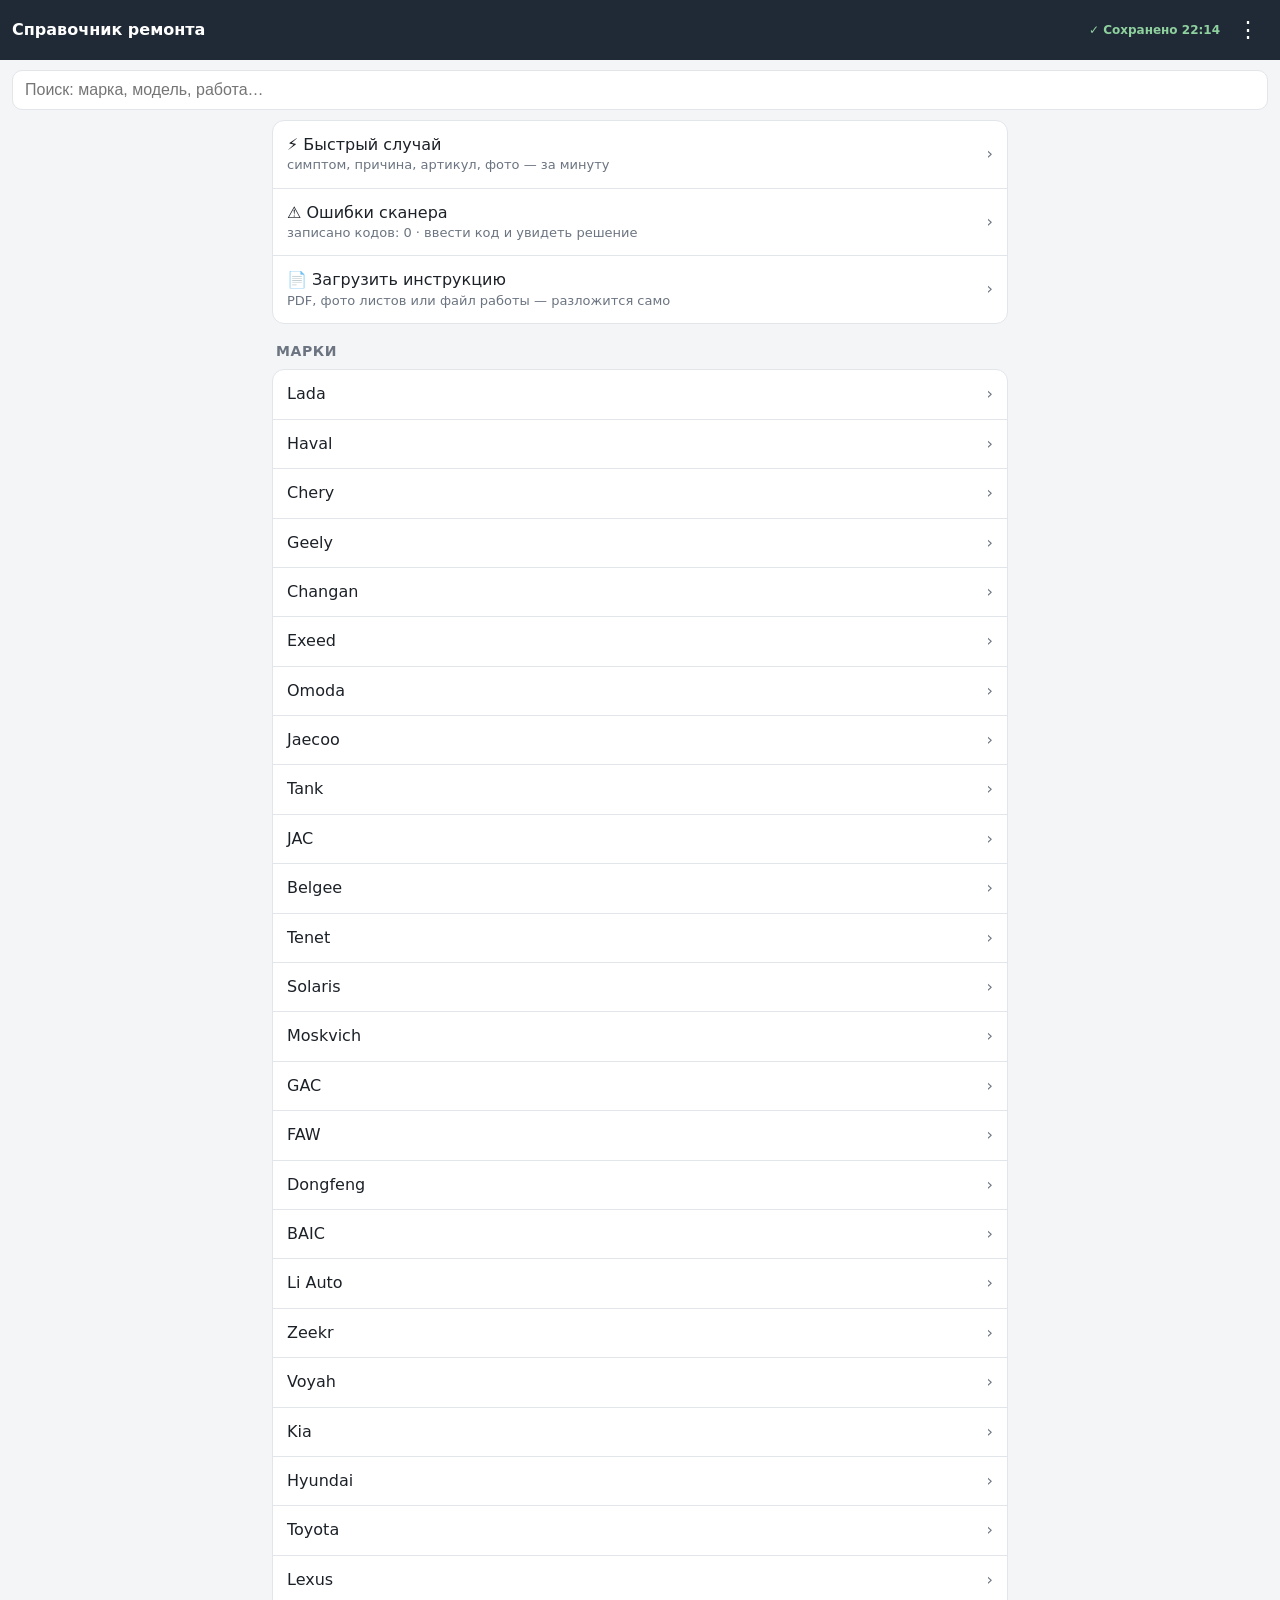
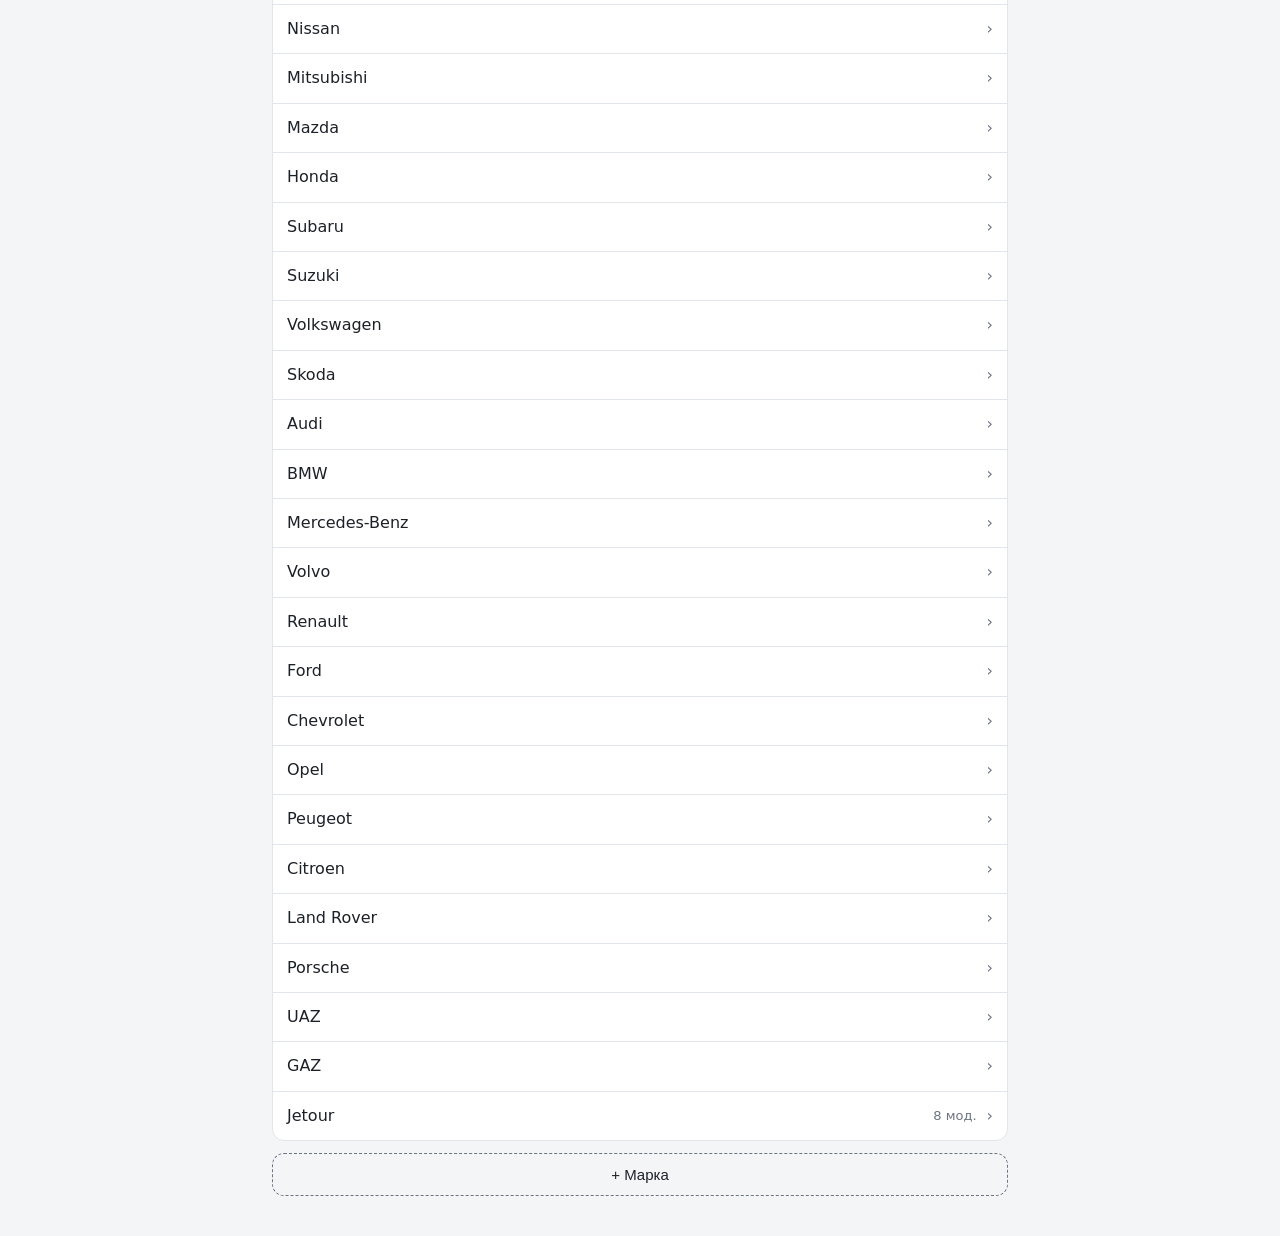
==== index.html @ 00aea9e1 "0.15.0: общие коды OBD-II на русском с порядком проверки Co-Authored-By: Claude Opus 5.5 <noreply@an" ====
<!doctype html>
<html lang="ru">
<head>
<meta charset="utf-8">
<meta name="robots" content="noindex, nofollow, noarchive">
<meta name="viewport" content="width=device-width, initial-scale=1, viewport-fit=cover">
<meta name="theme-color" content="#1f2a36">
<title>Справочник ремонта</title>
<link rel="manifest" href="manifest.json">
<link rel="icon" href="icon.svg">
<link rel="apple-touch-icon" href="icon-180.png">
<meta name="apple-mobile-web-app-capable" content="yes">
<meta name="apple-mobile-web-app-title" content="Ремонт">
<link rel="stylesheet" href="style.css">
</head>
<body>
<header class="top">
  <button id="btnBack" class="icon" aria-label="Назад" hidden>&#8592;</button>
  <button id="btnHome" class="icon" aria-label="На главную" title="На главную" hidden>&#8962;</button>
  <div class="crumbs" id="crumbs">Справочник ремонта</div>
  <span id="saveState" class="sv"></span>
  <button id="btnMenu" class="icon" aria-label="Меню">&#8942;</button>
</header>
<div class="search"><input id="q" type="search" placeholder="Поиск: марка, модель, работа…" autocomplete="off"></div>
<main id="view"></main>

<div id="menu" class="sheet" hidden>
  <button data-act="codes">Ошибки сканера</button>
  <button data-act="importw">Загрузить инструкцию (PDF, фото)</button>
  <button data-act="edit">Режим правки (переименовать / удалить)</button>
  <button data-act="export">Сохранить резервную копию</button>
  <button data-act="import">Загрузить резервную копию</button>
  <button data-act="reset">Сбросить к исходной базе</button>
  <button data-act="memory">Память (фото)</button>
  <button data-act="about">О программе</button>
  <button data-act="close" class="muted">Закрыть</button>
</div>
<input id="file" type="file" accept=".json,application/json" hidden>
<input id="photoIn" type="file" accept="image/*" multiple hidden>
<div id="toast" hidden></div>

<script src="data/base.js"></script>
<script src="photos.js"></script>
<script src="data/obd.js"></script>
<script src="obdcodes.js"></script>
<script src="errors.js"></script>
<script src="import.js"></script>
<script src="data/docs.js"></script>
<script src="docs.js"></script>
<script src="docadd.js"></script>
<script src="data/to.js" onerror="0"></script>
<script src="to.js"></script>
<script src="backup.js"></script>
<script src="case.js"></script>
<script src="app.js"></script>
</body>
</html>
---- style.css ----
:root{--bg:#f4f5f7;--card:#fff;--fg:#1c2128;--muted:#6b7480;--line:#e2e5e9;--acc:#d9622b;--top:#1f2a36}
@media (prefers-color-scheme:dark){:root{--bg:#12161b;--card:#1b2128;--fg:#e8ebee;--muted:#8b949e;--line:#2a323b;--top:#0d1116}}
*{box-sizing:border-box}
body{margin:0;background:var(--bg);color:var(--fg);font:16px/1.4 system-ui,-apple-system,"Segoe UI",Roboto,sans-serif}
.top{position:sticky;top:0;z-index:5;display:flex;align-items:center;gap:8px;padding:10px 12px;background:var(--top);color:#fff}
.crumbs{flex:1;font-weight:600;white-space:nowrap;overflow:hidden;text-overflow:ellipsis}
.icon{background:none;border:0;color:#fff;font-size:22px;width:40px;height:40px;border-radius:8px}
.icon:active{background:#ffffff22}
.search{padding:10px 12px;background:var(--bg);position:sticky;top:60px;z-index:4}
.search input{width:100%;padding:10px 12px;border:1px solid var(--line);border-radius:10px;background:var(--card);color:var(--fg);font-size:16px}
main{padding:0 12px 40px;max-width:760px;margin:0 auto}
.list{background:var(--card);border-radius:12px;overflow:hidden;border:1px solid var(--line)}
.row{display:flex;align-items:center;gap:10px;padding:13px 14px;border-bottom:1px solid var(--line);cursor:pointer}
.row:last-child{border-bottom:0}
.row:active{background:var(--line)}
.row .t{flex:1}
.row .s{color:var(--muted);font-size:13px}
.row .n{color:var(--muted);font-size:13px;min-width:24px;text-align:right}
.row .ch{color:var(--muted)}
h2{font-size:14px;color:var(--muted);text-transform:uppercase;letter-spacing:.04em;margin:18px 4px 8px}
.card{background:var(--card);border:1px solid var(--line);border-radius:12px;padding:16px}
.card h1{font-size:20px;margin:0 0 12px}
.kv{display:grid;grid-template-columns:auto 1fr;gap:6px 14px}
.kv dt{color:var(--muted)}.kv dd{margin:0}
.empty{color:var(--muted);text-align:center;padding:30px}
.sheet{position:fixed;inset:auto 0 0 0;z-index:10;background:var(--card);border-top:1px solid var(--line);border-radius:16px 16px 0 0;padding:8px;box-shadow:0 -8px 30px #0004;max-width:760px;margin:0 auto}
.sheet button{display:block;width:100%;text-align:left;padding:14px;border:0;background:none;color:var(--fg);font-size:16px;border-radius:10px}
.sheet button:active{background:var(--line)}
.sheet .muted{color:var(--muted)}
#toast{position:fixed;left:50%;bottom:24px;transform:translateX(-50%);background:#000c;color:#fff;padding:10px 16px;border-radius:10px;z-index:20;max-width:90vw}
.adds{display:flex;flex-wrap:wrap;gap:8px;margin-top:12px}
.add{flex:1;min-width:140px;padding:12px;border:1px dashed var(--muted);border-radius:12px;background:none;color:var(--fg);font-size:15px}
.mini{width:34px;height:34px;border:1px solid var(--line);border-radius:8px;background:var(--bg);color:var(--fg);font-size:15px}
.mini.del,.danger{color:#d23b3b}
.btns{display:flex;flex-wrap:wrap;gap:8px;margin-top:16px}
.btns button{flex:1;min-width:120px;padding:12px;border:1px solid var(--line);border-radius:10px;background:var(--bg);color:var(--fg);font-size:15px}
.btns .pri{background:var(--acc);border-color:var(--acc);color:#fff}
.modal{position:fixed;inset:0;z-index:30;background:#0008;display:flex;align-items:flex-end;justify-content:center}
.modal .box{background:var(--card);width:100%;max-width:560px;max-height:90vh;overflow:auto;border-radius:16px 16px 0 0;padding:18px 16px calc(18px + env(safe-area-inset-bottom,0px))}
@media (min-width:600px){.modal{align-items:center}.modal .box{border-radius:16px}}
.modal h3{margin:0 0 10px}.modal p{margin:0}
.modal label{display:block;color:var(--muted);font-size:13px;margin:12px 0 4px}
.modal input,.modal textarea{width:100%;padding:10px 12px;border:1px solid var(--line);border-radius:10px;background:var(--bg);color:var(--fg);font:inherit;font-size:16px}
.modal .btns{flex-direction:column}
mark{background:#ffd54a66;color:inherit}
.btns .danger{color:#d23b3b}
.meta{color:var(--muted);font-size:14px;margin:4px 0}
.note{background:var(--bg);border-radius:8px;padding:8px 10px;margin:8px 0;font-size:14px}
.sec{display:flex;align-items:center;justify-content:space-between;margin-top:14px}
.sec h2{margin:8px 0}
.muted{color:var(--muted);font-size:14px}
.instr{white-space:normal;line-height:1.5}
.step{display:flex;align-items:center;gap:6px;border-bottom:1px solid var(--line);padding:4px 0}
.step label{flex:1;display:flex;align-items:center;gap:10px;padding:8px 0;min-width:0}
.step input{width:22px;height:22px;flex:none;accent-color:var(--acc)}
.step.sub{padding-left:30px}
.step.done span{text-decoration:line-through;color:var(--muted)}
.params{display:flex;flex-direction:column;gap:6px}
.prm{display:flex;align-items:center;gap:8px;padding:8px 10px;border:1px solid var(--line);border-radius:10px;border-left-width:4px}
.prm .pn{flex:1;min-width:0}
.prm input{width:96px;padding:8px;border:1px solid var(--line);border-radius:8px;background:var(--bg);color:var(--fg);font-size:16px;text-align:right}
.prm.ok{border-left-color:#2e9d5b}.prm.bad{border-left-color:#d23b3b}.prm.bad input{color:#d23b3b;font-weight:600}
.card .add{width:100%;margin-top:8px}
.hsb{margin:8px 12px;padding:12px;border-radius:12px;background:#fff3cd;color:#5c4400;font-size:14px;max-width:736px}
@media (min-width:760px){.hsb{margin:8px auto}}
.hsb button{display:block;margin-top:8px;padding:8px 14px;border:0;border-radius:8px;background:#5c4400;color:#fff}
.gallery{display:grid;grid-template-columns:repeat(auto-fill,minmax(96px,1fr));gap:6px}
.th{position:relative;padding:0;border:1px solid var(--line);border-radius:10px;overflow:hidden;aspect-ratio:1;background:var(--bg)}
.th img{width:100%;height:100%;object-fit:cover;display:block}
.th i{position:absolute;top:4px;left:4px;font-style:normal}
.th span{position:absolute;right:4px;bottom:4px;font-size:11px;background:#000a;color:#fff;padding:1px 5px;border-radius:6px}
.pv{width:100%;max-height:40vh;object-fit:contain;border-radius:10px;background:#000}
.hint{margin:10px 0;padding:10px;border-radius:10px;background:var(--bg);font-size:14px}
.kinds{display:flex;flex-direction:column;gap:6px}
.kinds button{text-align:left;padding:10px 12px;border:2px solid var(--line);border-radius:10px;background:var(--card);color:var(--fg)}
.kinds button span{display:block;color:var(--muted);font-size:13px}
.kinds button.sel{border-color:var(--acc)}
.modal label.star{display:flex;align-items:center;gap:8px;color:var(--fg);font-size:15px}
.modal label.star input{width:22px;height:22px}
.viewer{position:fixed;inset:0;z-index:40;background:#000;color:#fff;display:flex;flex-direction:column}
.vbar{display:flex;align-items:center;gap:10px;padding:calc(8px + env(safe-area-inset-top,0px)) 10px 8px;font-size:13px}
.vbar button,.vbtns button{background:#ffffff1f;color:#fff;border:0;border-radius:8px;padding:10px 12px;font-size:15px}
.vimg{flex:1;overflow:auto;display:flex;align-items:center;justify-content:center;touch-action:pan-x pan-y}
.vimg img{max-width:100%;max-height:100%;object-fit:contain}
.vimg.full,.vimg.zoomed{display:block}
.vimg.full img{max-width:none;max-height:none}
.vimg.zoomed img{max-width:none;max-height:none}
.vcap{padding:6px 12px;font-size:14px}
.vbtns{display:flex;flex-wrap:wrap;gap:6px;padding:8px 10px calc(8px + env(safe-area-inset-bottom,0px))}
.vbtns .danger{color:#ff7b7b}
.memlist{display:flex;flex-direction:column;gap:6px;max-height:40vh;overflow:auto}
.memrow{display:flex;gap:10px;align-items:center}
.memrow img{width:48px;height:48px;object-fit:cover;border-radius:6px}
.memrow .s{color:var(--muted);font-size:13px}

/* 0.5.0: метка сохранения, «Продолжить» */
.sv{font-size:12px;white-space:nowrap;color:#9aa5b1}
.sv.ok{color:#8fd19e}.sv.busy{color:#ffd27a}.sv.err{color:#ff8a80;font-weight:600}
@media (max-width:480px){.sv .w{display:none}}
.cont .row{border-left:4px solid var(--acc)}

/* 0.6.0: ошибки сканера */
.codein{display:flex;gap:8px;margin-bottom:10px}
.codein input{flex:1;min-width:0;padding:12px;border:1px solid var(--line);border-radius:10px;background:var(--card);color:var(--fg);font-size:18px;text-transform:uppercase}
.codein button{padding:0 16px;border-radius:10px;border:1px solid var(--acc);background:var(--acc);color:#fff;font-size:15px}
.sol{border:1px solid var(--line);border-radius:10px;padding:10px;margin:8px 0}
.sol.mine{border-left:4px solid var(--acc)}
.sol .st{white-space:normal}
.sol .meta{display:flex;flex-wrap:wrap;align-items:center;gap:6px}
.okb{border:0;background:none;padding:2px 4px;font-size:14px;color:var(--fg)}
.ok{color:#2e9e4f;font-weight:600}.bad{color:#d33;font-weight:600}
.chips{display:flex;flex-wrap:wrap;gap:6px;align-items:center;margin:6px 0}
.chip{padding:8px 12px;border:1px solid var(--line);border-radius:16px;background:var(--bg);color:var(--fg);font-size:14px}
.chip.add{border-style:dashed}

/* 0.7.0: загрузка инструкций, фото у пунктов */
.sth{flex:none;width:52px;height:40px;padding:0;border:1px solid var(--line);border-radius:6px;overflow:hidden;background:var(--bg)}
.sth img{width:100%;height:100%;object-fit:cover;display:block}
.step label{flex:1}
.dstep{display:flex;gap:8px;border-bottom:1px solid var(--line);padding:8px 0;align-items:flex-start}
.dimg{flex:none;width:92px;height:92px;display:flex;align-items:center;justify-content:center;overflow:hidden;border-radius:8px;background:var(--bg)}
.dimg img{max-width:92px;max-height:92px;transition:transform .2s}
.dtx{flex:1;min-width:0}
.dtx textarea{width:100%;font:inherit;font-size:15px;padding:6px 8px;border:1px solid var(--line);border-radius:8px;background:var(--bg);color:var(--fg)}
.dbt{display:flex;gap:6px;margin-top:4px}
.modal.busy .box{text-align:center;padding:30px 16px}

/* 0.10.0: база кодов из мануалов Jetour (из версии другого чата) */
.tag{display:inline-block;font-size:12px;padding:2px 8px;border-radius:10px;background:var(--bg);border:1px solid var(--line)}
.errg{margin-top:10px}.errg h3{margin:6px 0;font-size:17px}.errg.dim{opacity:.55}
.vars{font-size:14px;display:flex;flex-direction:column;gap:3px;margin:6px 0}
.snip{white-space:pre-wrap;font-size:14px;line-height:1.45;background:var(--bg);border-radius:8px;padding:10px;margin-top:6px;overflow-wrap:anywhere}
details summary{cursor:pointer;color:var(--acc);font-size:14px;padding:6px 0}
.refs{font-size:14px;display:flex;flex-direction:column;gap:6px;margin-top:8px;overflow-wrap:anywhere}
.lnk{border:0;background:none;padding:0;color:var(--acc);font:inherit;text-align:left;text-decoration:underline;cursor:pointer}

/* ТО и жидкости (0.11.0) */
.toc{margin:10px 0}
.toc h3{margin:0 0 4px;font-size:17px}
.tot{width:100%;border-collapse:collapse;margin-top:8px;font-size:15px}
.tot td{padding:7px 4px;border-top:1px solid var(--line);vertical-align:top}
.tot td:first-child{color:var(--muted);width:45%}
.tosrc{font-size:13px;color:var(--acc);text-decoration:none}
.torev{max-height:55vh;overflow:auto;margin-top:8px}
.torev h4{margin:12px 0 4px;color:var(--acc)}
.tori{display:flex;gap:8px;align-items:flex-start;padding:6px 0;border-top:1px solid var(--line)}
.tori>input{margin-top:10px;width:20px;height:20px;flex:none}
.tori>div{flex:1;min-width:0}
.tori .tl,.tori .tv{width:100%;margin:2px 0}
.tori .tv{font-weight:600}
.tori .s{color:var(--muted);font-size:12px;cursor:pointer}
.tori .ctx{cursor:default;background:var(--bg);padding:4px;border-radius:6px}

/* напоминание о копии (0.13.0) */
.bkwarn .row{background:#fff4d6}
@media (prefers-color-scheme:dark){.bkwarn .row{background:#3a3016}}

/* общие коды OBD-II (0.15.0) */
.card.obd{margin-top:10px}
.card.obd ol{margin:6px 0 8px;padding-left:20px}
.card.obd li{margin:4px 0}
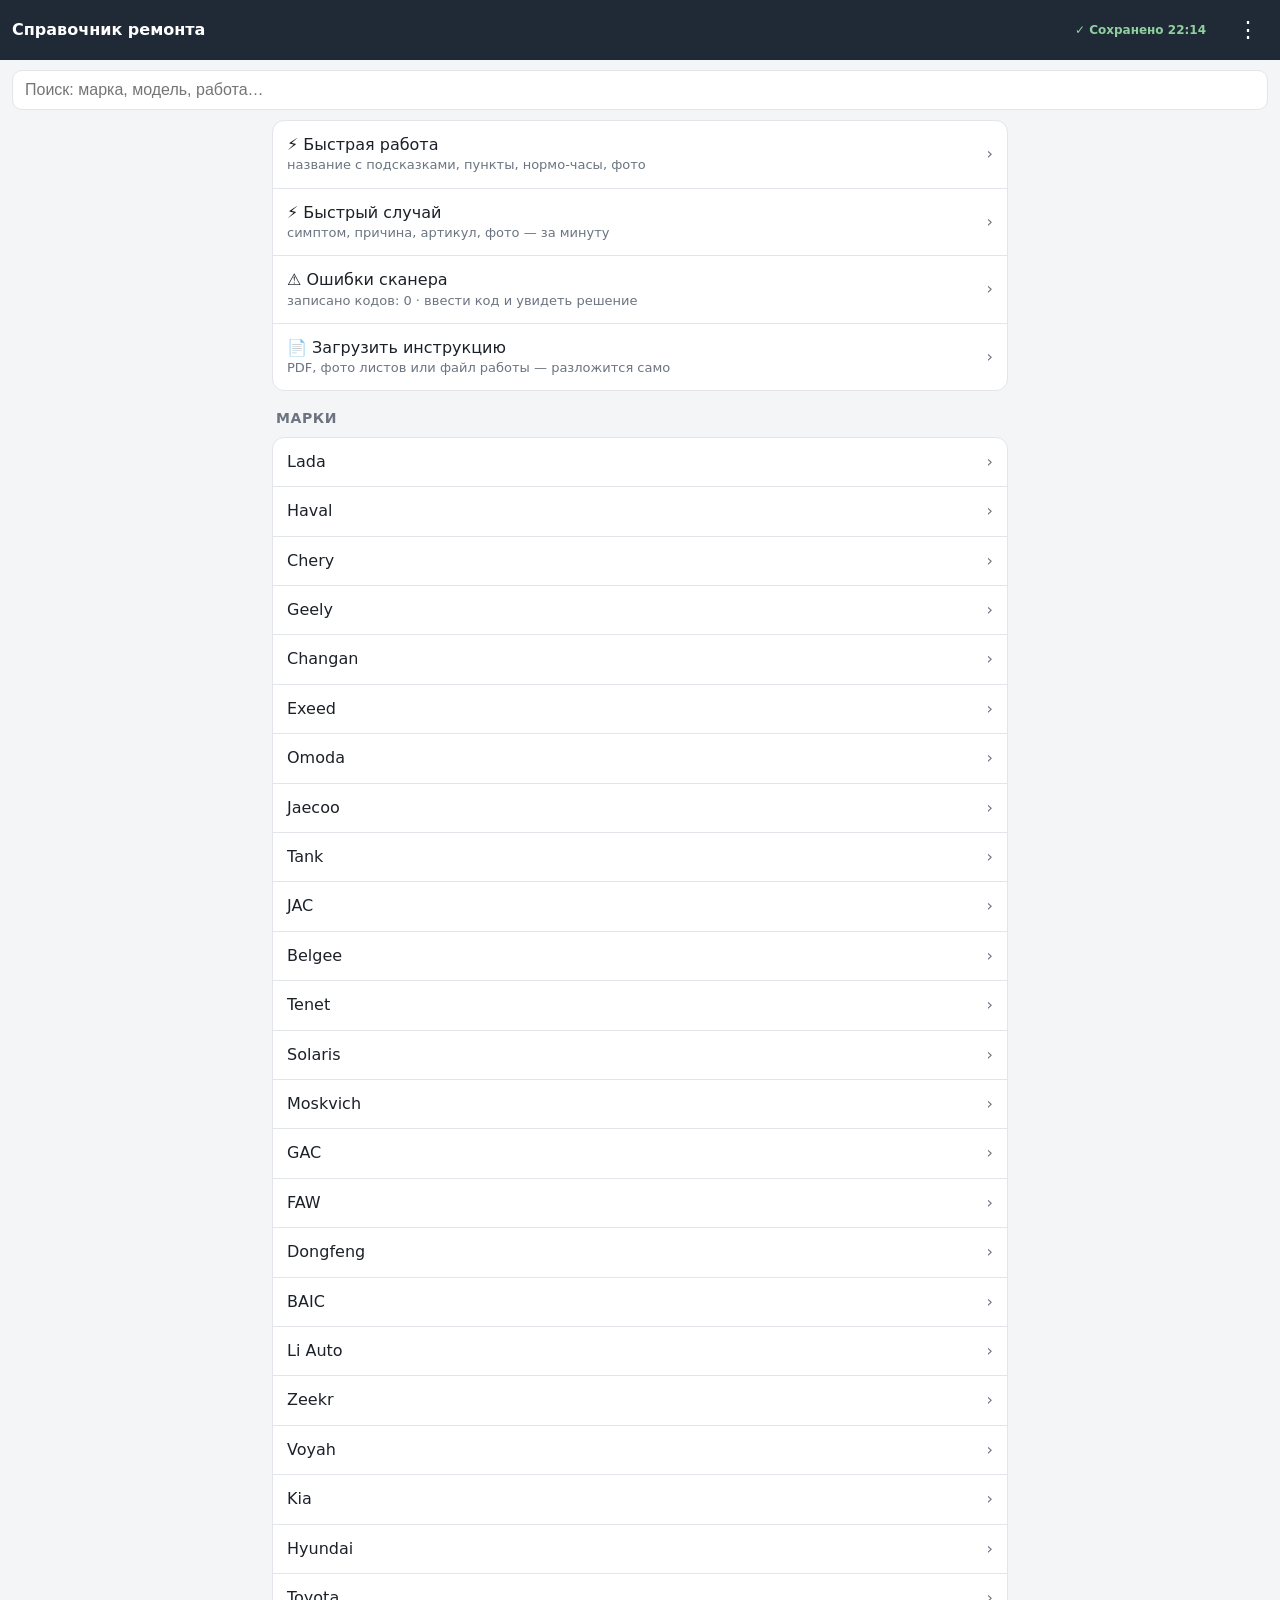
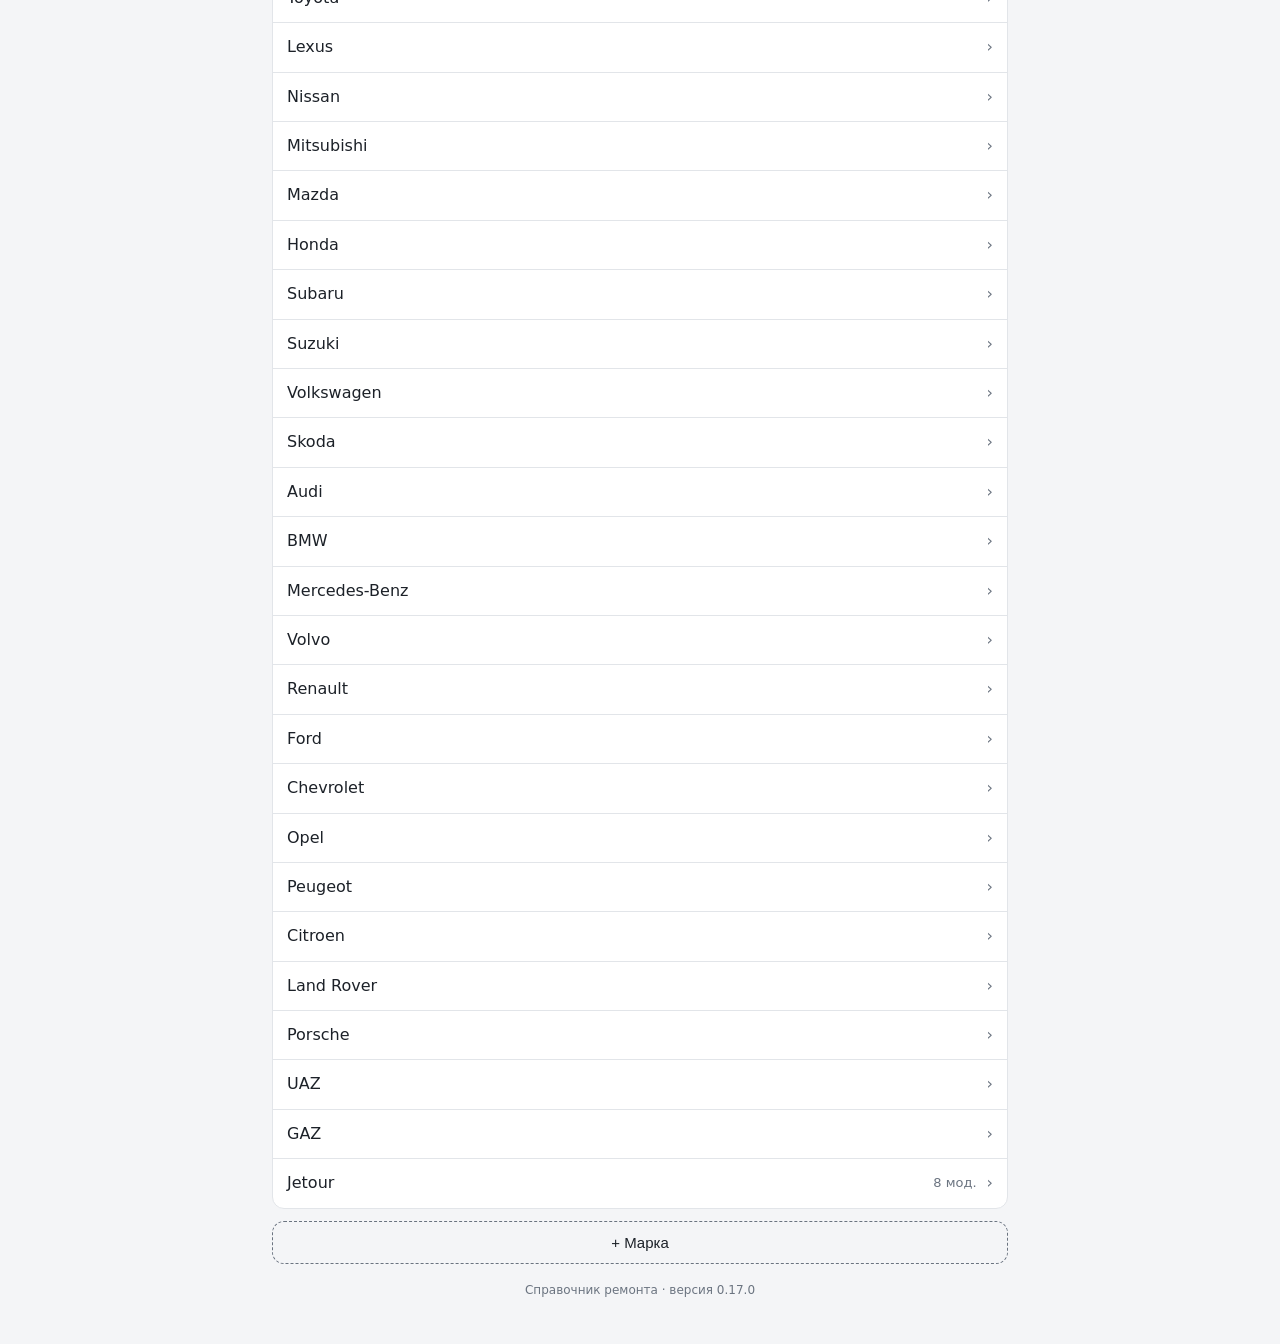
==== commit 09c45cb5: "0.17.0: синхронизация с Яндекс.Диском Co-Authored-By: Claude Opus 5.5 <noreply@anthropic.com> Claude" ====
--- a/index.html
+++ b/index.html
@@ -18,7 +18,7 @@
   <button id="btnBack" class="icon" aria-label="Назад" hidden>&#8592;</button>
   <button id="btnHome" class="icon" aria-label="На главную" title="На главную" hidden>&#8962;</button>
   <div class="crumbs" id="crumbs">Справочник ремонта</div>
-  <span id="saveState" class="sv"></span>
+  <span id="saveState" class="sv"></span><span id="ydState" class="yd"></span>
   <button id="btnMenu" class="icon" aria-label="Меню">&#8942;</button>
 </header>
 <div class="search"><input id="q" type="search" placeholder="Поиск: марка, модель, работа…" autocomplete="off"></div>
@@ -31,6 +31,7 @@
   <button data-act="export">Сохранить резервную копию</button>
   <button data-act="import">Загрузить резервную копию</button>
   <button data-act="reset">Сбросить к исходной базе</button>
+  <button data-act="yadisk">☁ Яндекс.Диск (синхронизация)</button>
   <button data-act="memory">Память (фото)</button>
   <button data-act="about">О программе</button>
   <button data-act="close" class="muted">Закрыть</button>
@@ -52,6 +53,7 @@
 <script src="to.js"></script>
 <script src="backup.js"></script>
 <script src="case.js"></script>
+<script src="sync.js"></script>
 <script src="app.js"></script>
 </body>
 </html>
--- a/style.css
+++ b/style.css
@@ -159,3 +159,14 @@
 .card.obd{margin-top:10px}
 .card.obd ol{margin:6px 0 8px;padding-left:20px}
 .card.obd li{margin:4px 0}
+
+/* быстрая работа (0.16.0) */
+.wsug{display:flex;flex-direction:column;gap:4px;margin:4px 0}
+.wsug button{text-align:left;padding:8px 10px;border:1px solid var(--line);border-radius:8px;background:var(--bg);color:var(--fg)}
+.wsug button span{display:block;color:var(--muted);font-size:12px}
+.row2{display:flex;gap:8px}.row2>div{flex:1}
+
+.ver{color:var(--muted);font-size:12px;text-align:center;margin:18px 0 6px}
+
+/* Яндекс.Диск (0.17.0) */
+.yd{font-size:12px;margin-left:6px;color:#9fb3c8}.yd.ok{color:#7fd38a}.yd.err{color:#ff8a80}.yd.warn{color:#ffd27f}
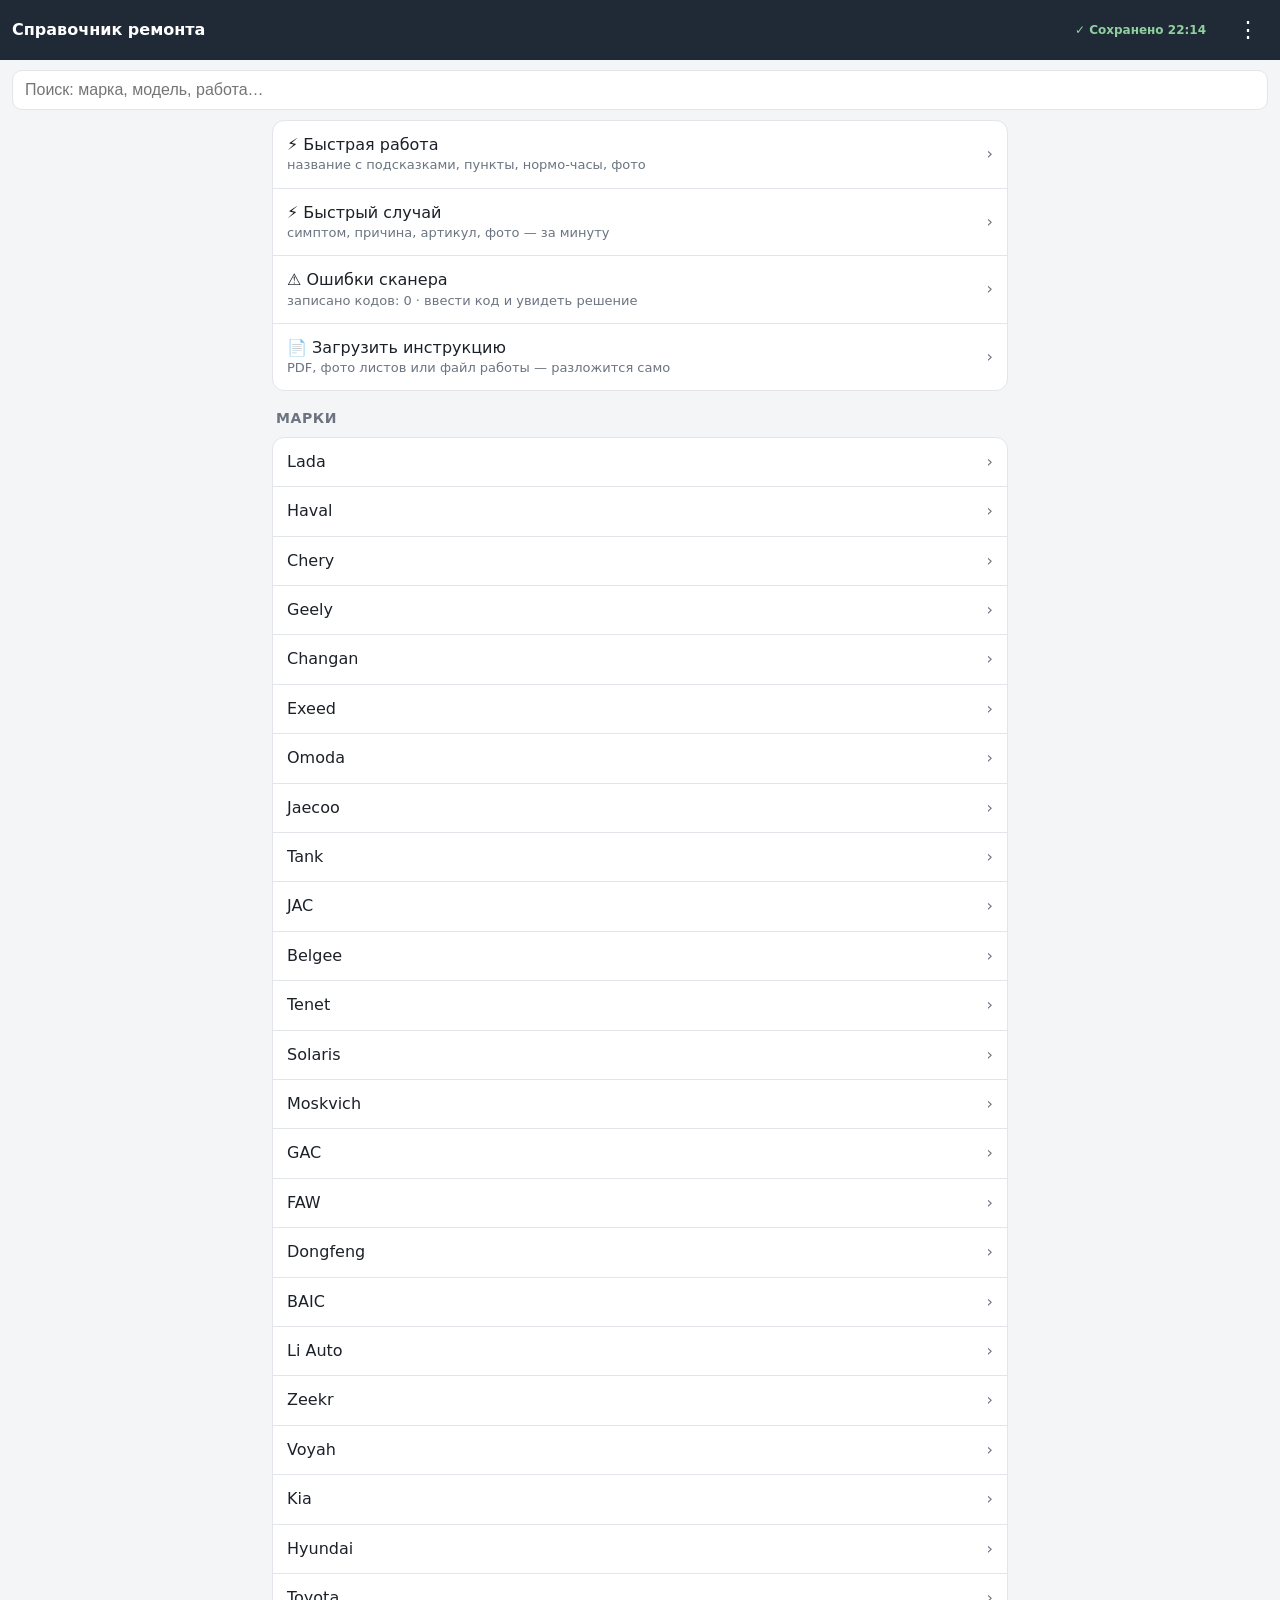
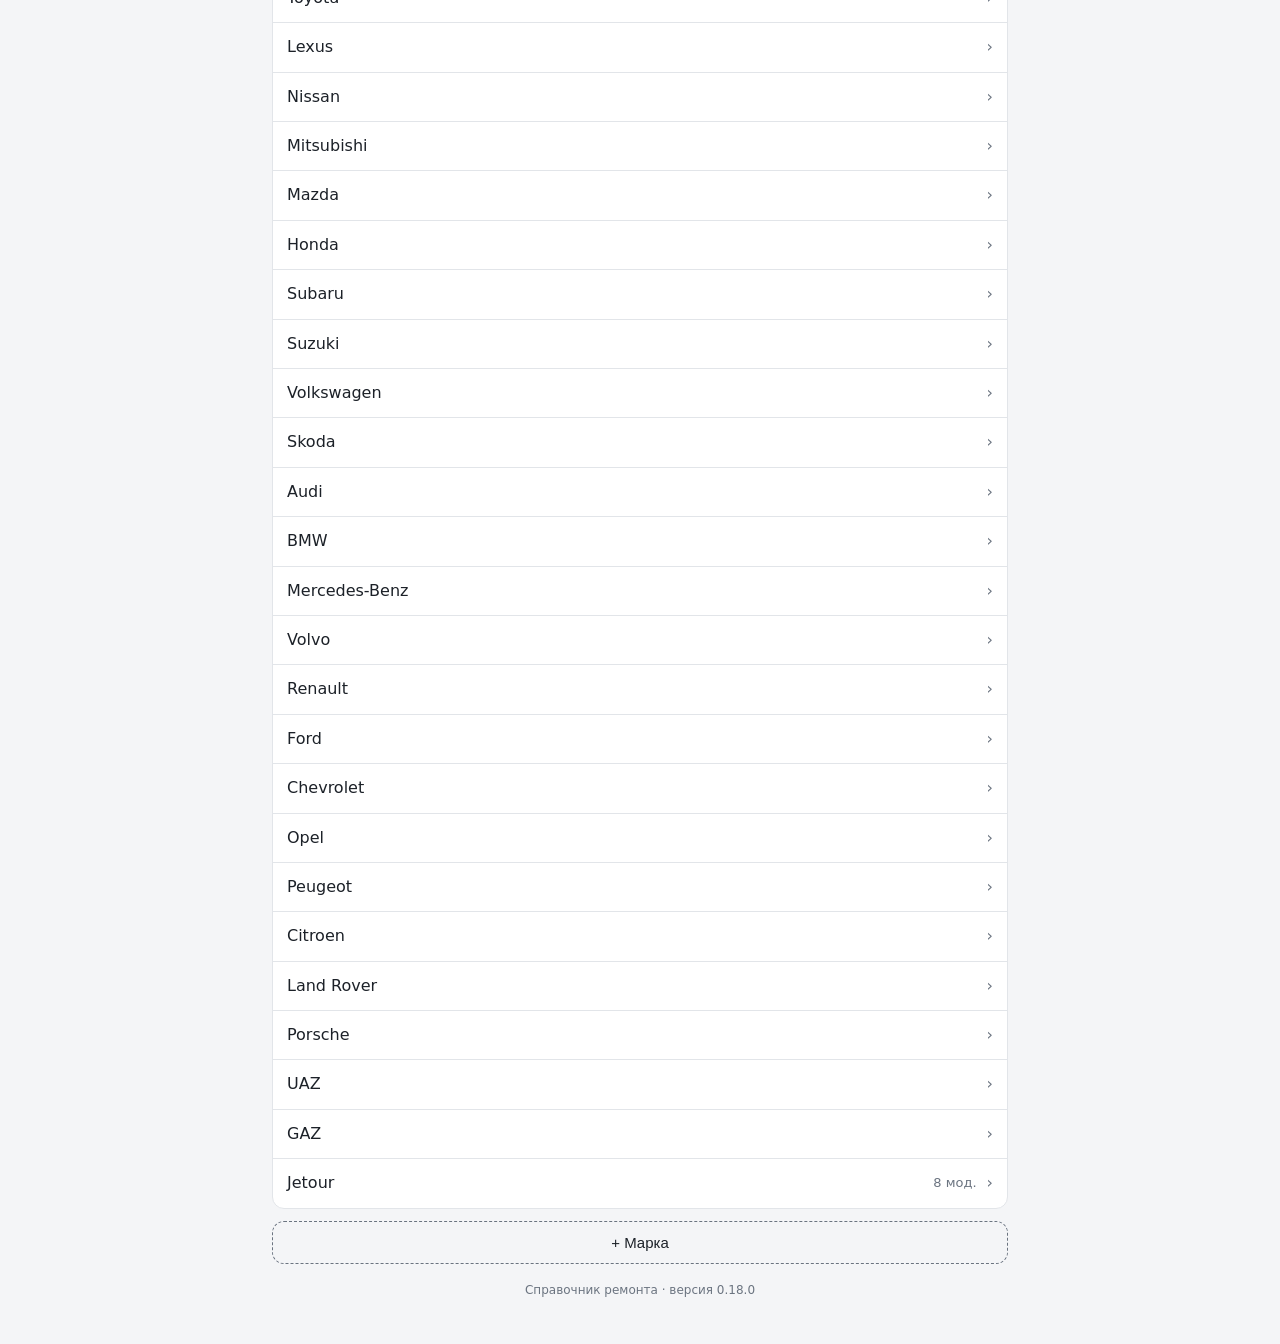
==== commit 06e23abe: "Справочник 0.18.0: варианты двигателя и видео (просмотр и загрузка с телефона), совместимо с програм" ====
--- a/index.html
+++ b/index.html
@@ -42,6 +42,7 @@
 
 <script src="data/base.js"></script>
 <script src="photos.js"></script>
+<script src="video.js"></script>
 <script src="data/obd.js"></script>
 <script src="obdcodes.js"></script>
 <script src="errors.js"></script>
--- a/style.css
+++ b/style.css
@@ -170,3 +170,8 @@
 
 /* Яндекс.Диск (0.17.0) */
 .yd{font-size:12px;margin-left:6px;color:#9fb3c8}.yd.ok{color:#7fd38a}.yd.err{color:#ff8a80}.yd.warn{color:#ffd27f}
+
+/* 0.18.0: двигатель, видео */
+.engsel{display:flex;gap:8px;align-items:center;margin:8px 0}.engsel label{white-space:nowrap}.engsel select{flex:1;font:inherit;padding:6px;border-radius:8px}
+.vids{display:flex;flex-direction:column;gap:6px}.vid{text-align:left;font:inherit;padding:10px;border-radius:8px;border:1px solid #8884;background:none;color:inherit}
+.vid span{float:right;opacity:.6;font-size:.85em}.vbox video{width:100%;max-height:70vh;border-radius:8px;background:#000}
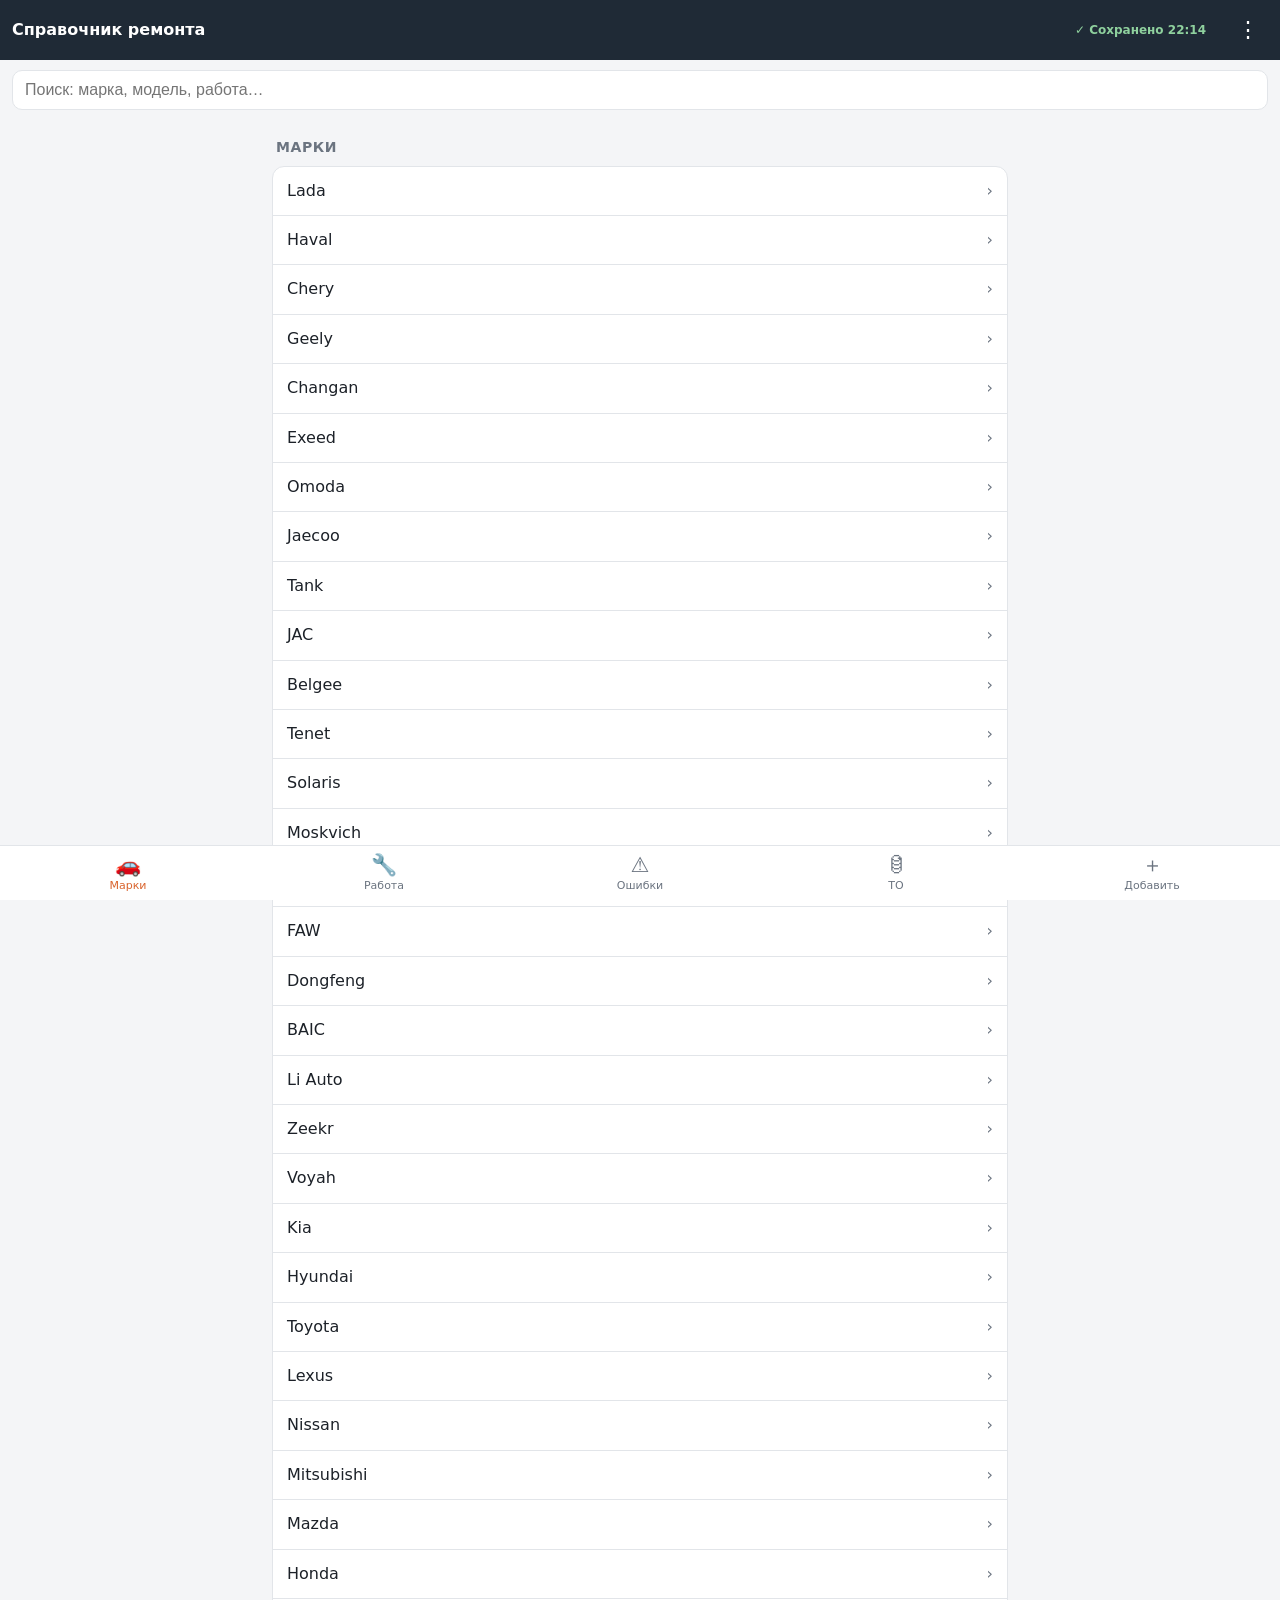
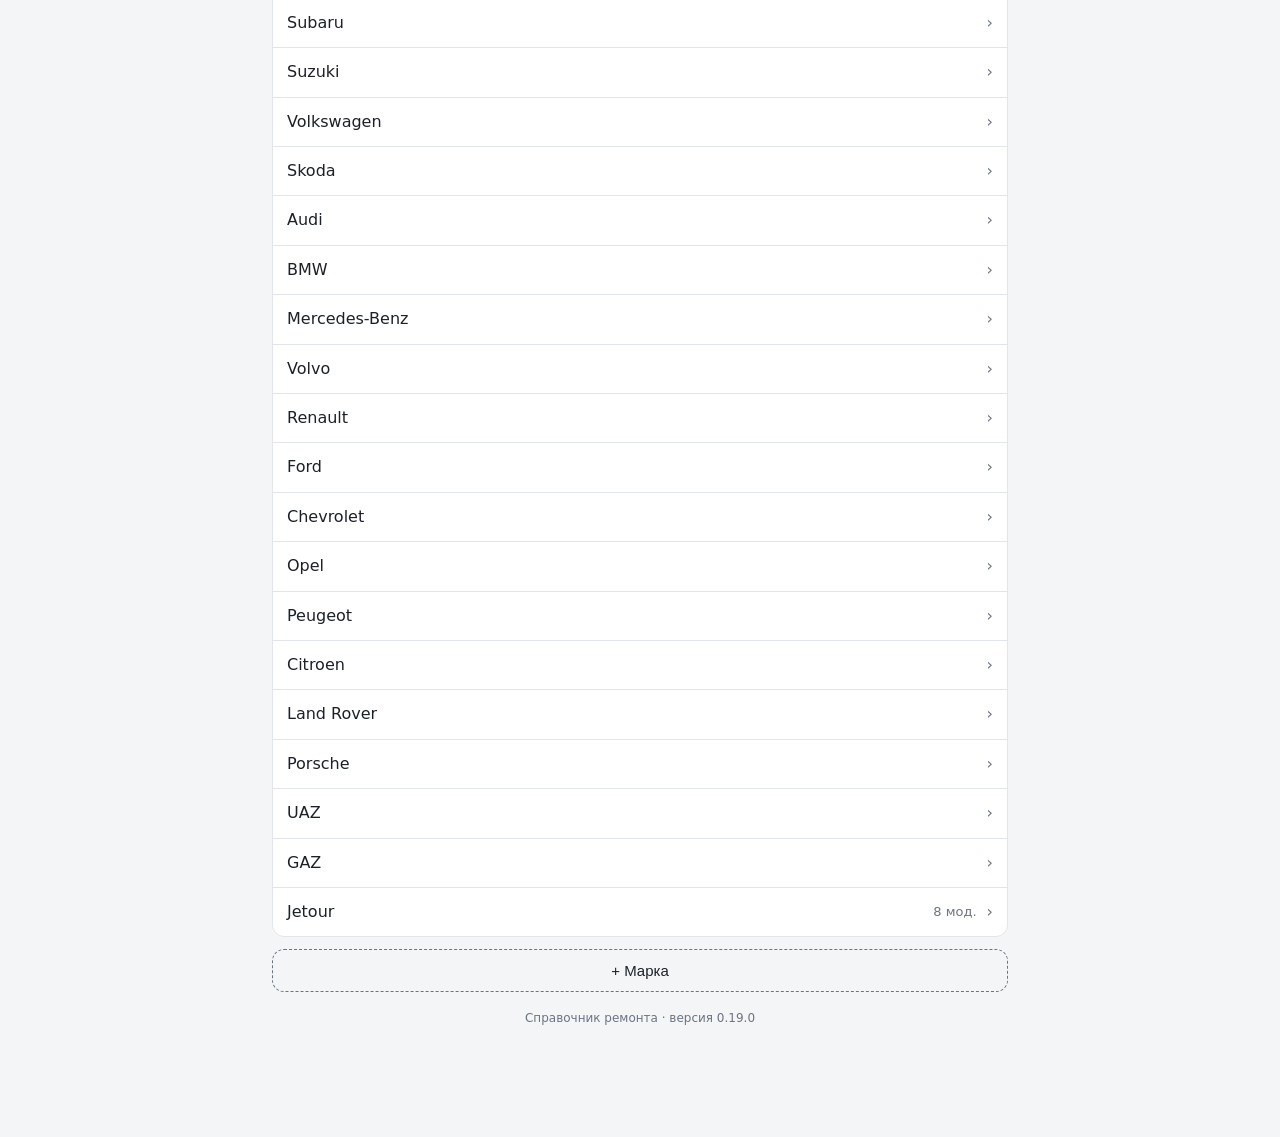
==== commit ed111e19: "Справочник 0.19.0: вкладки внизу как у автосервиса (Марки, Работа, Ошибки, ТО, ＋), двигатель кнопкам" ====
--- a/index.html
+++ b/index.html
@@ -56,5 +56,6 @@
 <script src="case.js"></script>
 <script src="sync.js"></script>
 <script src="app.js"></script>
+<script src="tabs.js"></script>
 </body>
 </html>
--- a/style.css
+++ b/style.css
@@ -175,3 +175,15 @@
 .engsel{display:flex;gap:8px;align-items:center;margin:8px 0}.engsel label{white-space:nowrap}.engsel select{flex:1;font:inherit;padding:6px;border-radius:8px}
 .vids{display:flex;flex-direction:column;gap:6px}.vid{text-align:left;font:inherit;padding:10px;border-radius:8px;border:1px solid #8884;background:none;color:inherit}
 .vid span{float:right;opacity:.6;font-size:.85em}.vbox video{width:100%;max-height:70vh;border-radius:8px;background:#000}
+
+/* 0.19.0: вкладки внизу (как у автосервиса), выбор двигателя кнопками, меню «＋» */
+body{padding-bottom:calc(64px + env(safe-area-inset-bottom))}
+.tabs{position:fixed;left:0;right:0;bottom:0;z-index:6;display:grid;grid-template-columns:repeat(5,1fr);background:var(--card);border-top:1px solid var(--line);padding:6px 0 calc(6px + env(safe-area-inset-bottom))}
+.tabs button{background:none;border:0;color:var(--muted);font:11px system-ui,-apple-system,sans-serif;display:flex;flex-direction:column;align-items:center;gap:2px;cursor:pointer;padding:2px 0}
+.tabs button b{font-size:21px;font-weight:400;line-height:1.1}
+.tabs button.cur{color:var(--acc)}
+.chips{display:flex;gap:6px;flex-wrap:wrap}.chips button{border:1px solid var(--line);background:var(--card);color:var(--fg);border-radius:16px;padding:7px 13px;font-size:14px}
+.chips button.cur{background:var(--acc);border-color:var(--acc);color:#fff}
+.addl{display:flex;flex-direction:column;gap:8px;margin:8px 0}.addl button{text-align:left;padding:12px 14px;border:1px solid var(--line);border-radius:12px;background:var(--bg);color:var(--fg);font-size:16px}
+.addl small{display:block;color:var(--muted);font-size:13px;margin-top:2px}
+#toast{bottom:calc(76px + env(safe-area-inset-bottom)) !important}
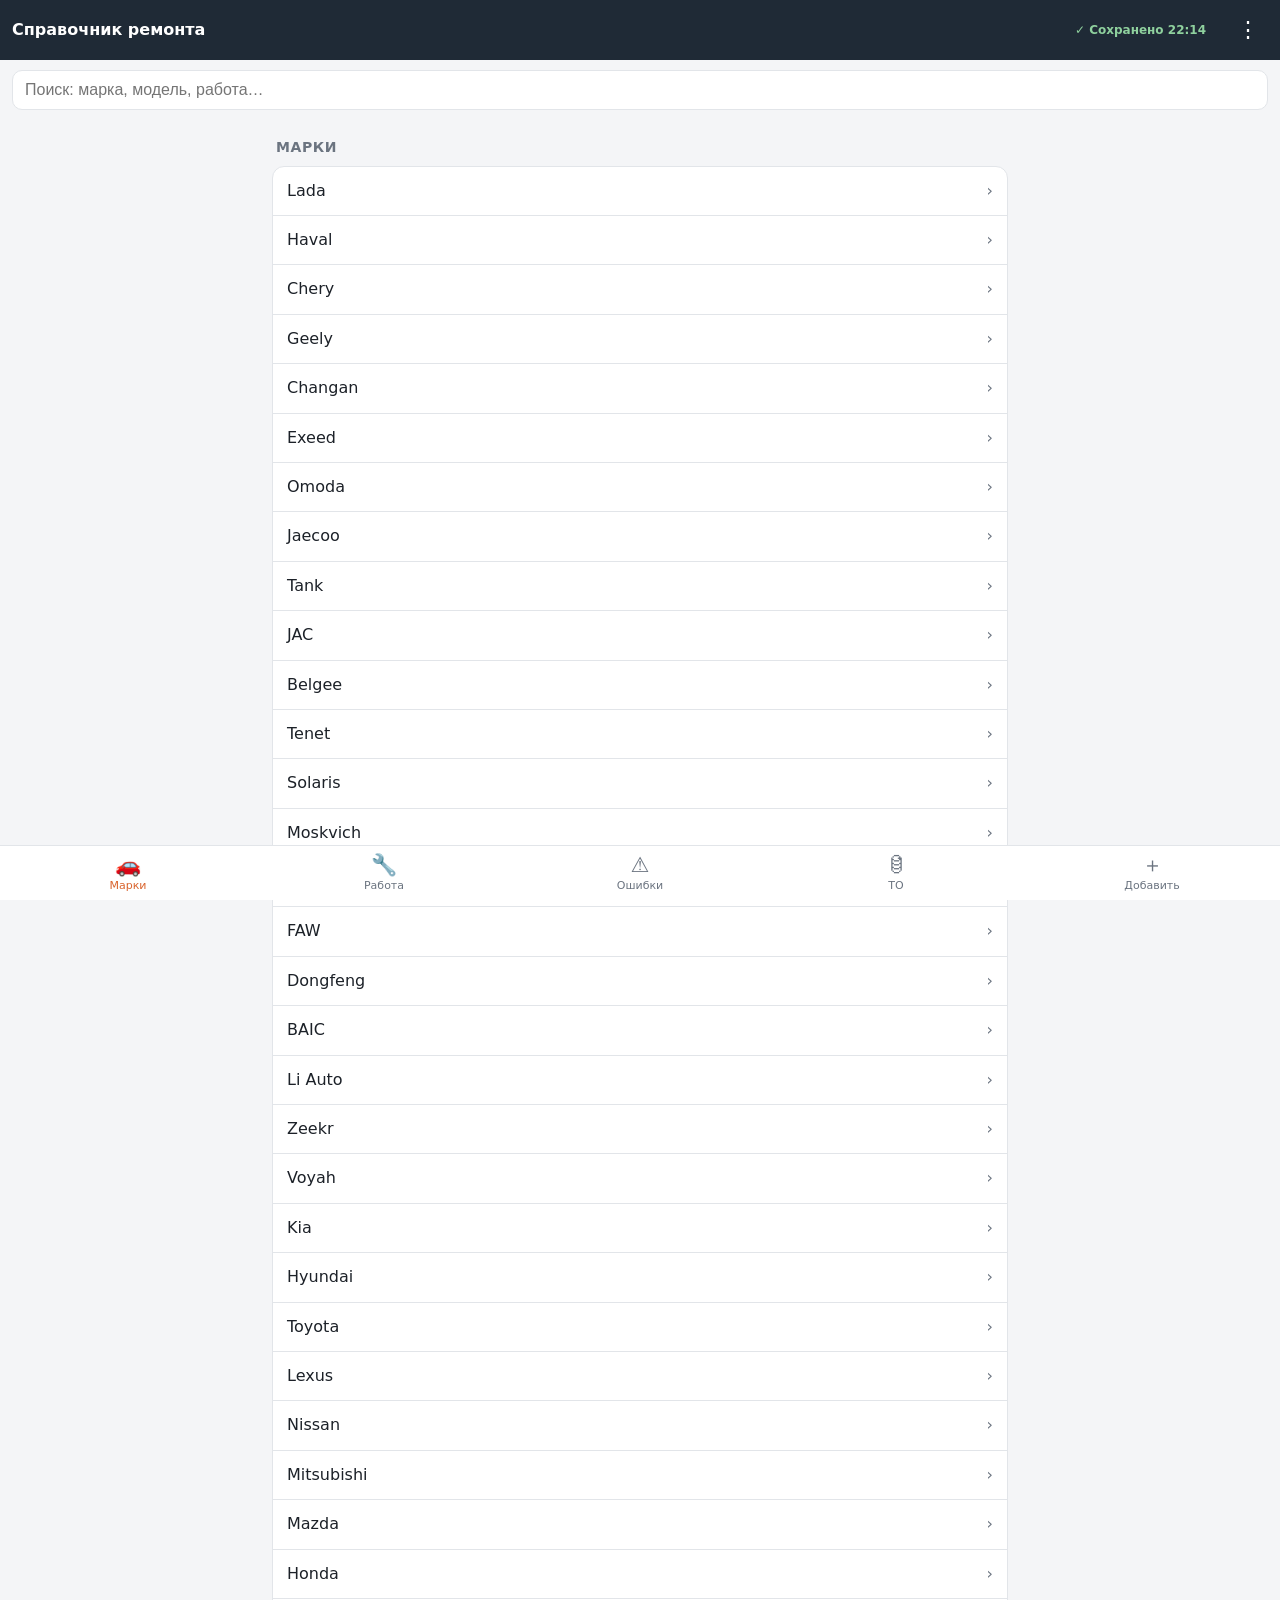
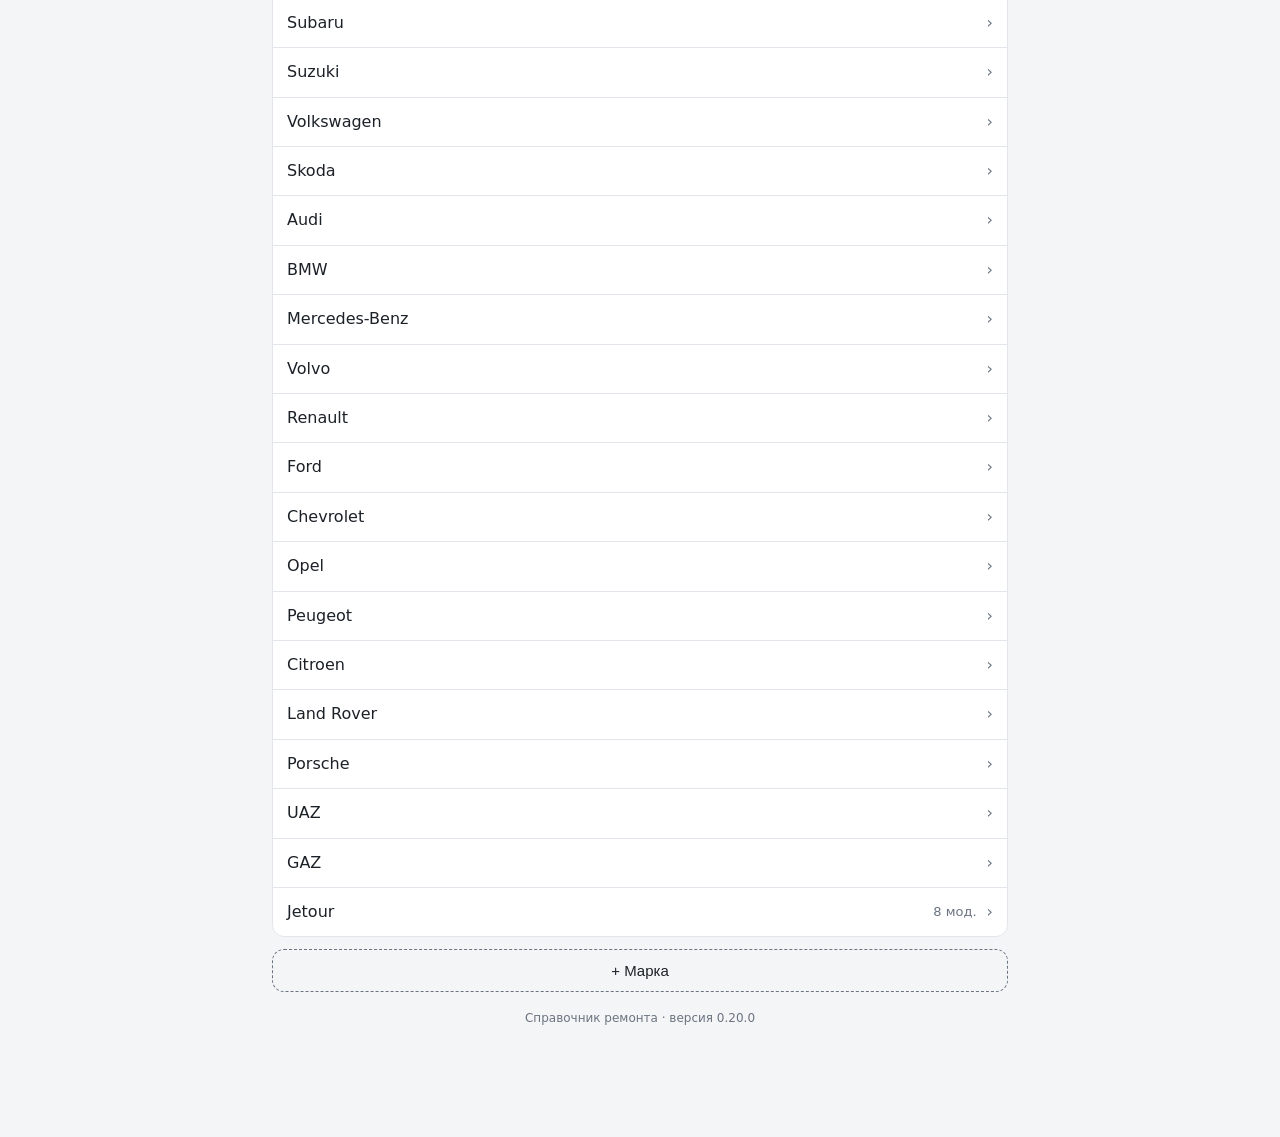
==== commit 5955d9a4: "Справочник 0.20.0: регламент ТО по пробегу (операции с интервалами, карта ТО, ближайшее ТО по пробег" ====
--- a/index.html
+++ b/index.html
@@ -52,6 +52,7 @@
 <script src="docadd.js"></script>
 <script src="data/to.js" onerror="0"></script>
 <script src="to.js"></script>
+<script src="reg.js"></script>
 <script src="backup.js"></script>
 <script src="case.js"></script>
 <script src="sync.js"></script>
--- a/style.css
+++ b/style.css
@@ -187,3 +187,8 @@
 .addl{display:flex;flex-direction:column;gap:8px;margin:8px 0}.addl button{text-align:left;padding:12px 14px;border:1px solid var(--line);border-radius:12px;background:var(--bg);color:var(--fg);font-size:16px}
 .addl small{display:block;color:var(--muted);font-size:13px;margin-top:2px}
 #toast{bottom:calc(76px + env(safe-area-inset-bottom)) !important}
+
+/* 0.20.0: регламент ТО */
+.reg .regkm{display:flex;gap:8px;align-items:center;flex-wrap:wrap;margin:10px 0 6px}.reg .regkm input{width:110px;padding:8px;border:1px solid var(--line);border-radius:8px;background:var(--bg);color:var(--fg);font-size:16px}
+.reg .regkm button{padding:8px 12px;border:1px solid var(--line);border-radius:8px;background:var(--bg);color:var(--fg);font-size:15px}
+.reg details{margin:8px 0}.reg summary{cursor:pointer;color:var(--acc)}
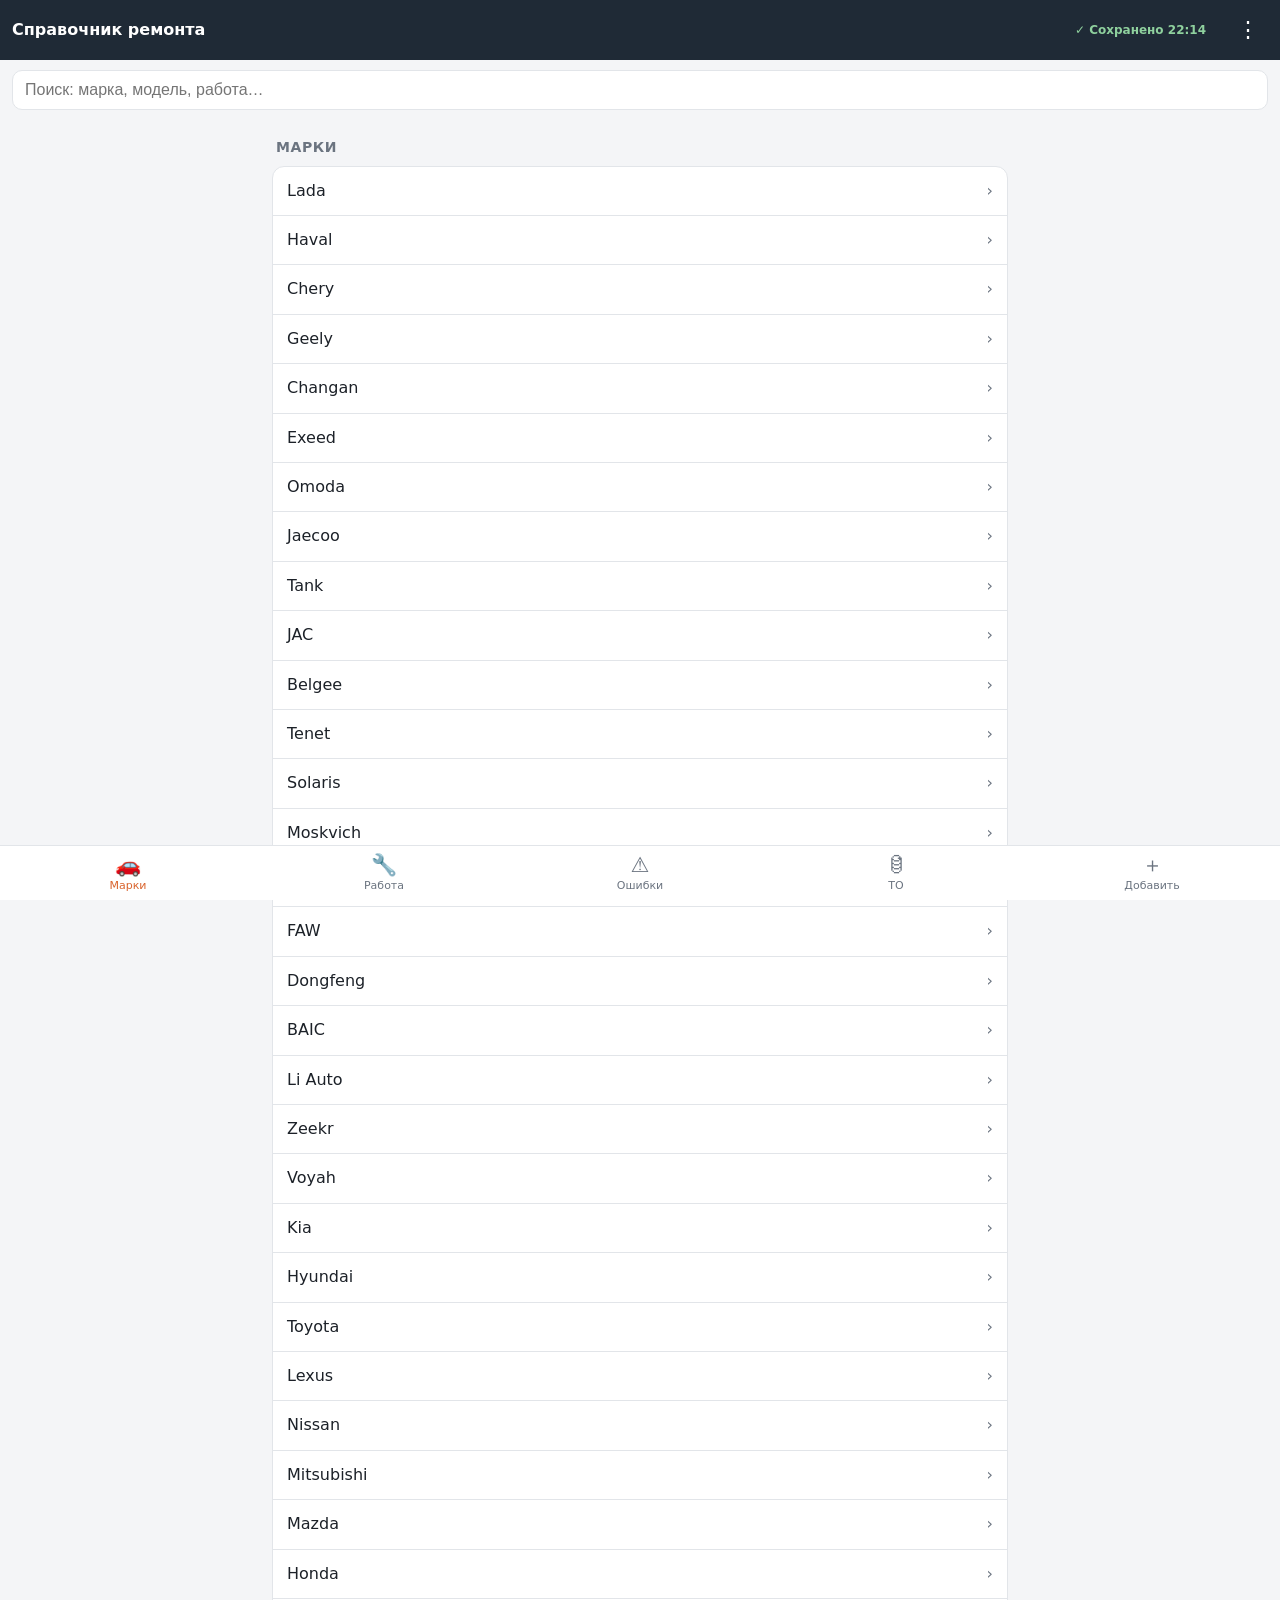
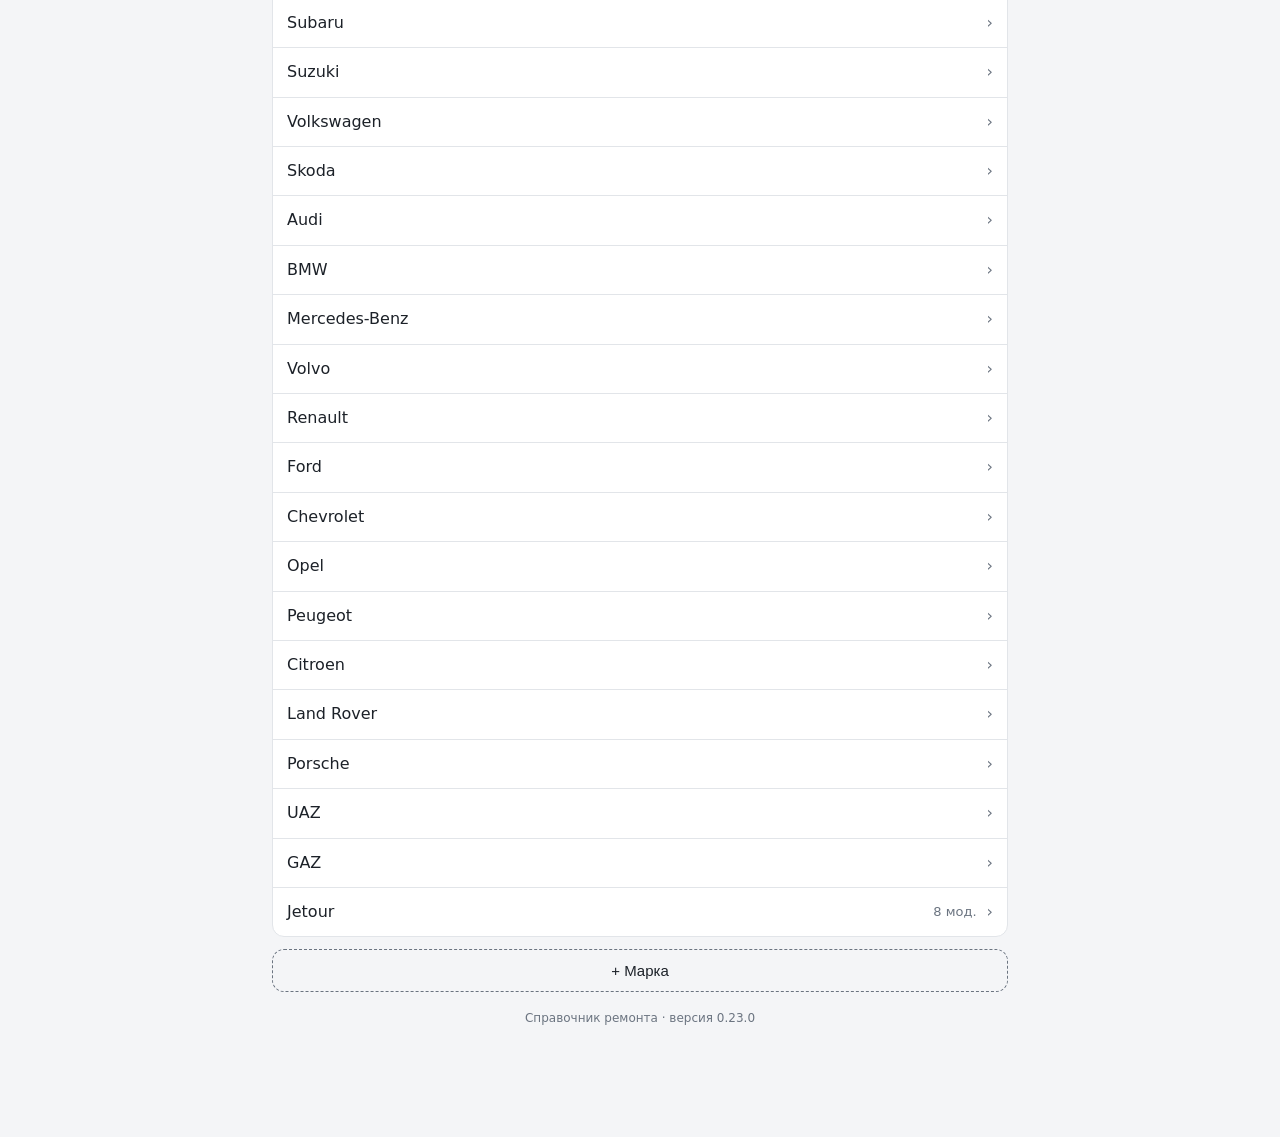
==== commit 0b23f8e1: "Вход через ВК (через облачную функцию), режим друга, «Скрыть от друзей» - 0.23.0 (ветка, ждёт ID при" ====
--- a/index.html
+++ b/index.html
@@ -32,6 +32,7 @@
   <button data-act="import">Загрузить резервную копию</button>
   <button data-act="reset">Сбросить к исходной базе</button>
   <button data-act="yadisk">☁ Яндекс.Диск (синхронизация)</button>
+  <button data-act="vk" id="mVk" hidden>Вход через ВК</button>
   <button data-act="memory">Память (фото)</button>
   <button data-act="about">О программе</button>
   <button data-act="close" class="muted">Закрыть</button>
@@ -55,6 +56,7 @@
 <script src="reg.js"></script>
 <script src="backup.js"></script>
 <script src="case.js"></script>
+<script src="vk.js"></script>
 <script src="sync.js"></script>
 <script src="app.js"></script>
 <script src="tabs.js"></script>
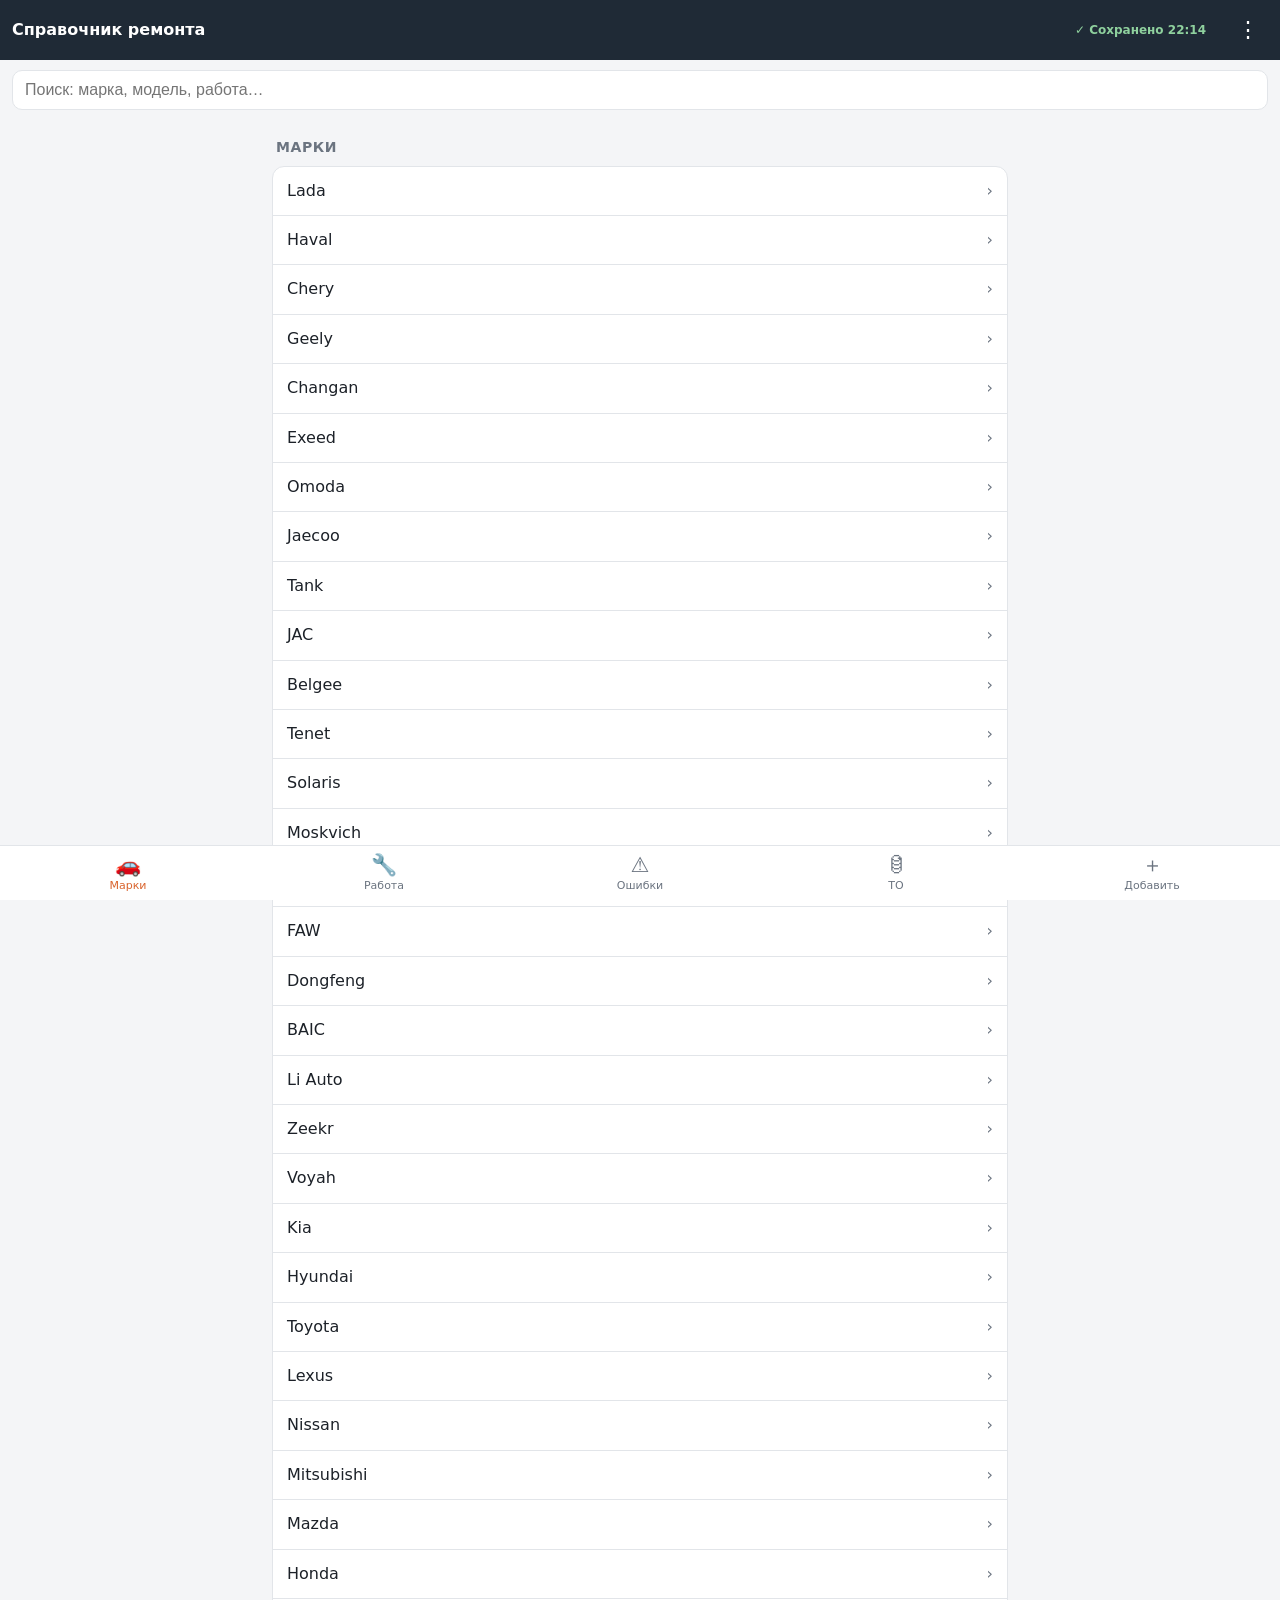
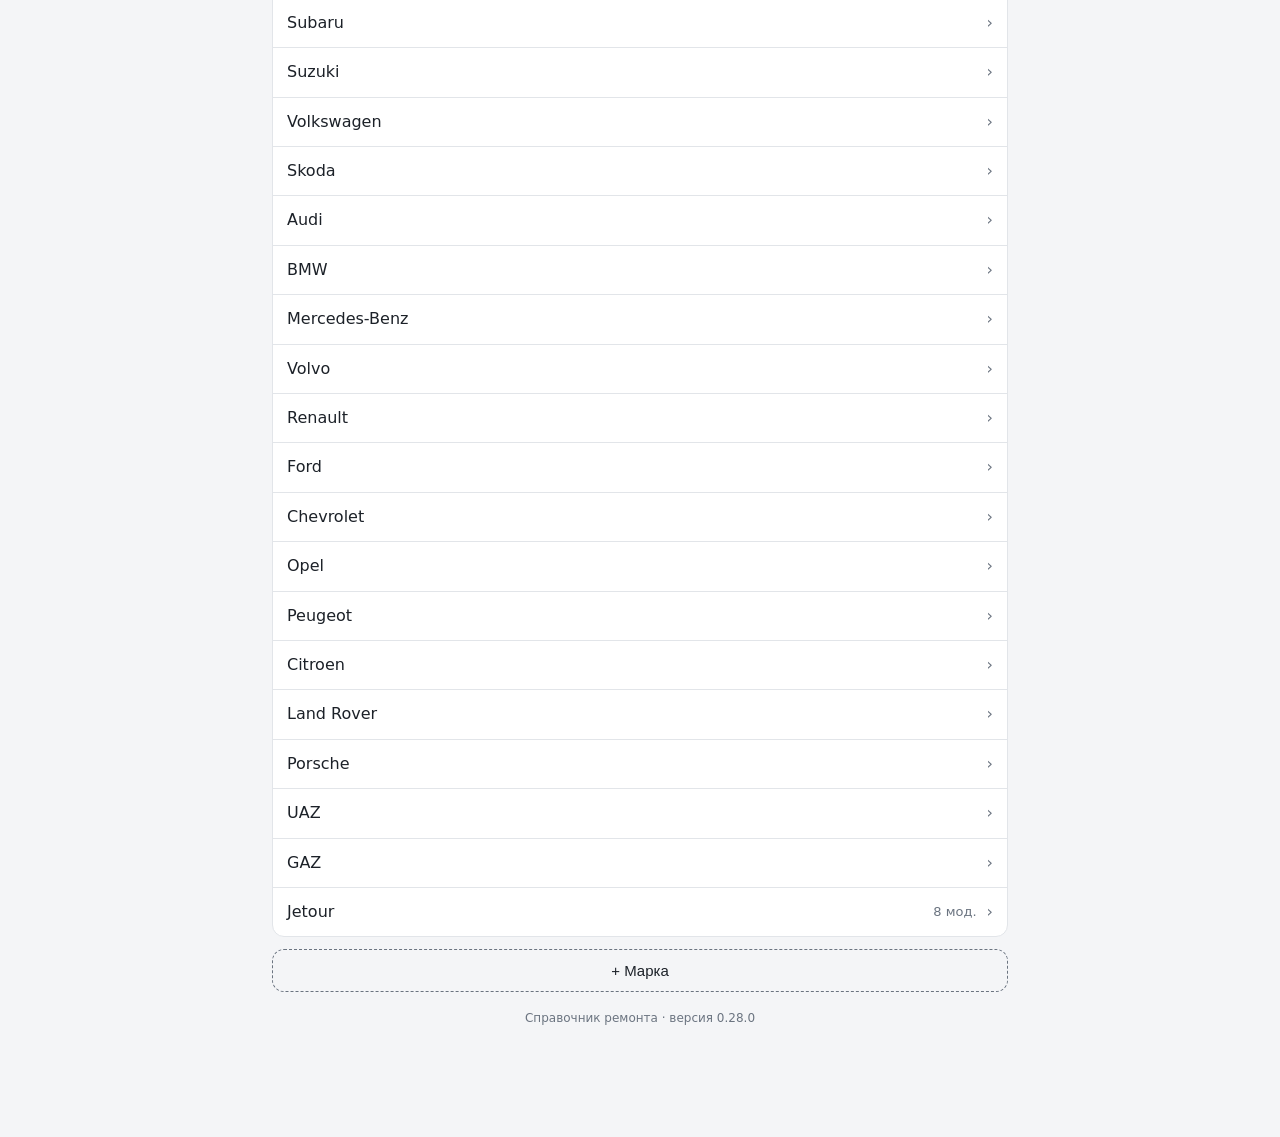
==== commit 9c9a345d: "Сайт 0.28.0: «Мой гараж» для друзей (свои машины и история, «Работы мастерской» без личных данных), " ====
--- a/index.html
+++ b/index.html
@@ -33,6 +33,7 @@
   <button data-act="reset">Сбросить к исходной базе</button>
   <button data-act="yadisk">☁ Яндекс.Диск (синхронизация)</button>
   <button data-act="vk" id="mVk" hidden>Вход через ВК</button>
+  <button data-act="garage">🚗 Мой гараж (через ВК)</button>
   <button data-act="memory">Память (фото)</button>
   <button data-act="about">О программе</button>
   <button data-act="close" class="muted">Закрыть</button>
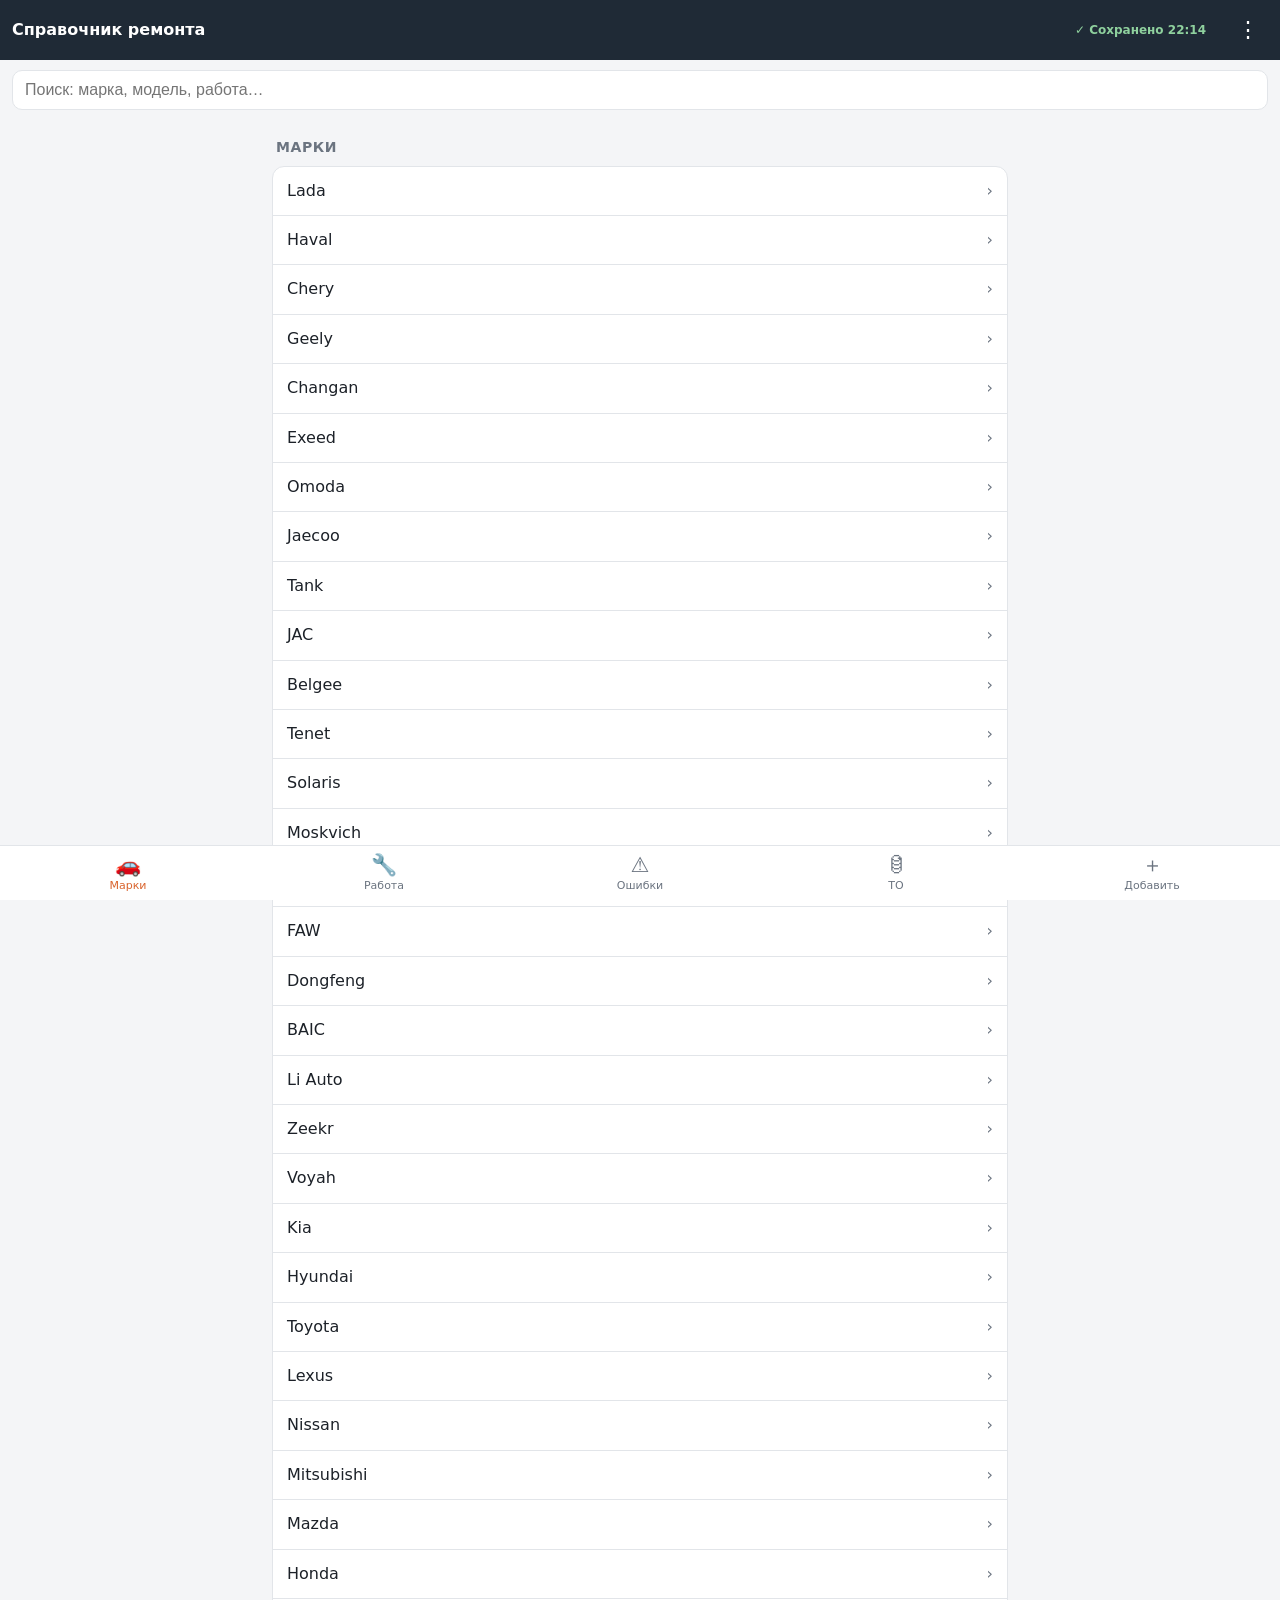
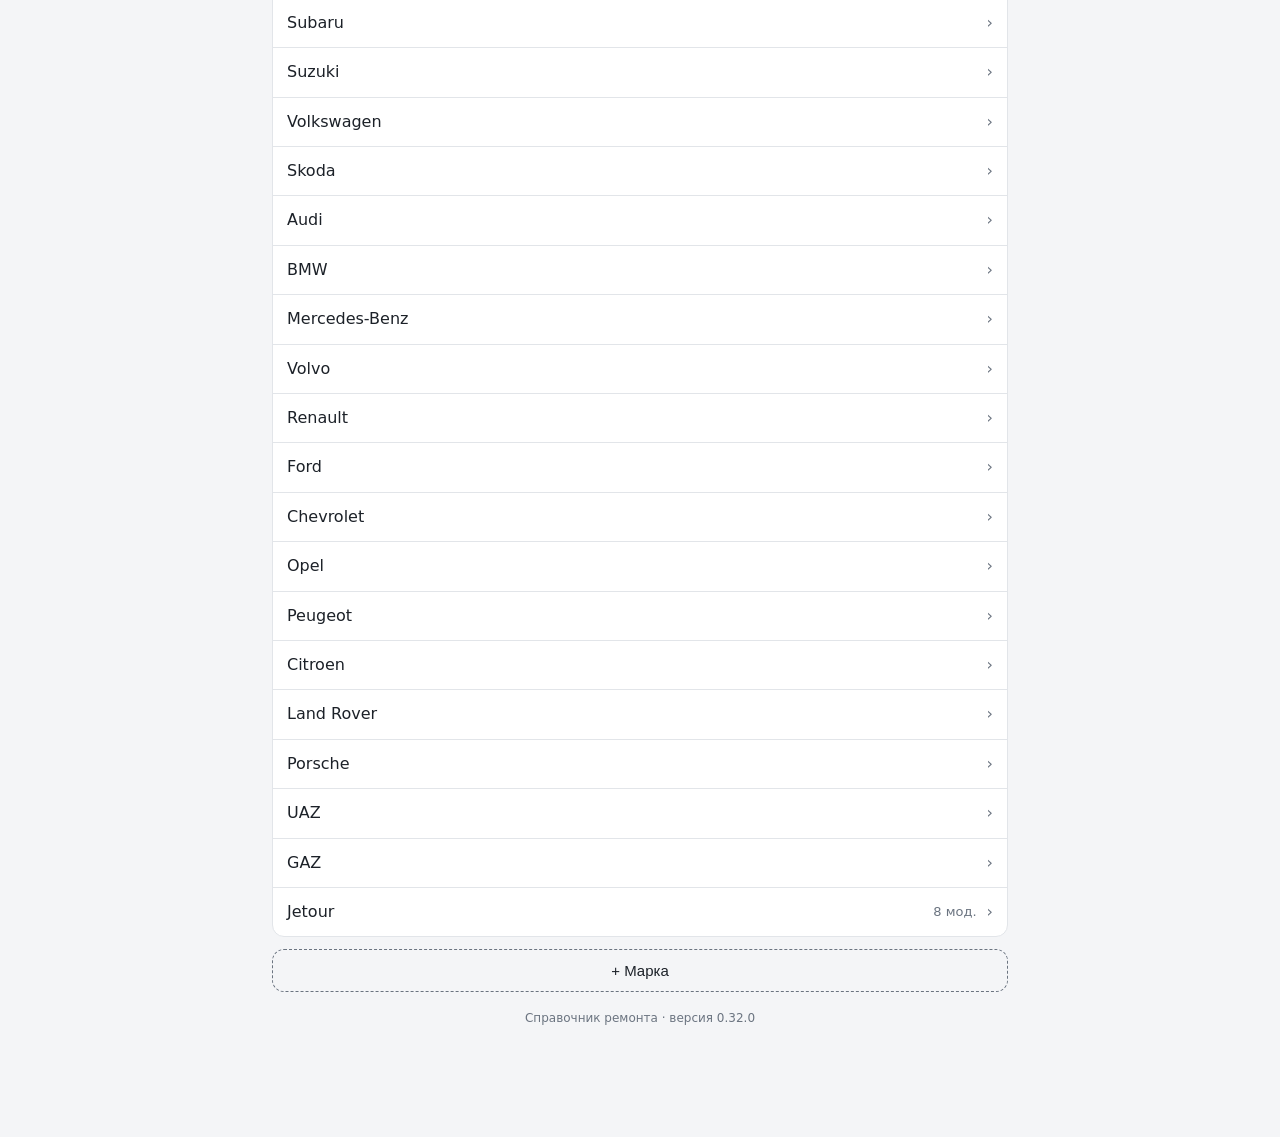
==== commit 3a9b425e: "Вход друга по личной ссылке (#f=), владелец: ⋮ → «Друзья»; сайт 0.32.0 Co-Authored-By: Claude Opus 5" ====
--- a/index.html
+++ b/index.html
@@ -32,7 +32,8 @@
   <button data-act="import">Загрузить резервную копию</button>
   <button data-act="reset">Сбросить к исходной базе</button>
   <button data-act="yadisk">☁ Яндекс.Диск (синхронизация)</button>
-  <button data-act="vk" id="mVk" hidden>Вход через ВК</button>
+  <button data-act="vk" id="mVk" hidden>Вход (ВК / по ссылке)</button>
+  <button data-act="friends" id="mFr" hidden>👥 Друзья (доступ и ссылки)</button>
   <button data-act="garage">🚗 Мой гараж (через ВК)</button>
   <button data-act="memory">Память (фото)</button>
   <button data-act="about">О программе</button>
--- a/style.css
+++ b/style.css
@@ -25,6 +25,7 @@
 .empty{color:var(--muted);text-align:center;padding:30px}
 .sheet{position:fixed;inset:auto 0 0 0;z-index:10;background:var(--card);border-top:1px solid var(--line);border-radius:16px 16px 0 0;padding:8px;box-shadow:0 -8px 30px #0004;max-width:760px;margin:0 auto}
 .sheet button{display:block;width:100%;text-align:left;padding:14px;border:0;background:none;color:var(--fg);font-size:16px;border-radius:10px}
+.sheet button[hidden]{display:none}
 .sheet button:active{background:var(--line)}
 .sheet .muted{color:var(--muted)}
 #toast{position:fixed;left:50%;bottom:24px;transform:translateX(-50%);background:#000c;color:#fff;padding:10px 16px;border-radius:10px;z-index:20;max-width:90vw}
@@ -192,3 +193,4 @@
 .reg .regkm{display:flex;gap:8px;align-items:center;flex-wrap:wrap;margin:10px 0 6px}.reg .regkm input{width:110px;padding:8px;border:1px solid var(--line);border-radius:8px;background:var(--bg);color:var(--fg);font-size:16px}
 .reg .regkm button{padding:8px 12px;border:1px solid var(--line);border-radius:8px;background:var(--bg);color:var(--fg);font-size:15px}
 .reg details{margin:8px 0}.reg summary{cursor:pointer;color:var(--acc)}
+.modal p{overflow-wrap:anywhere}
